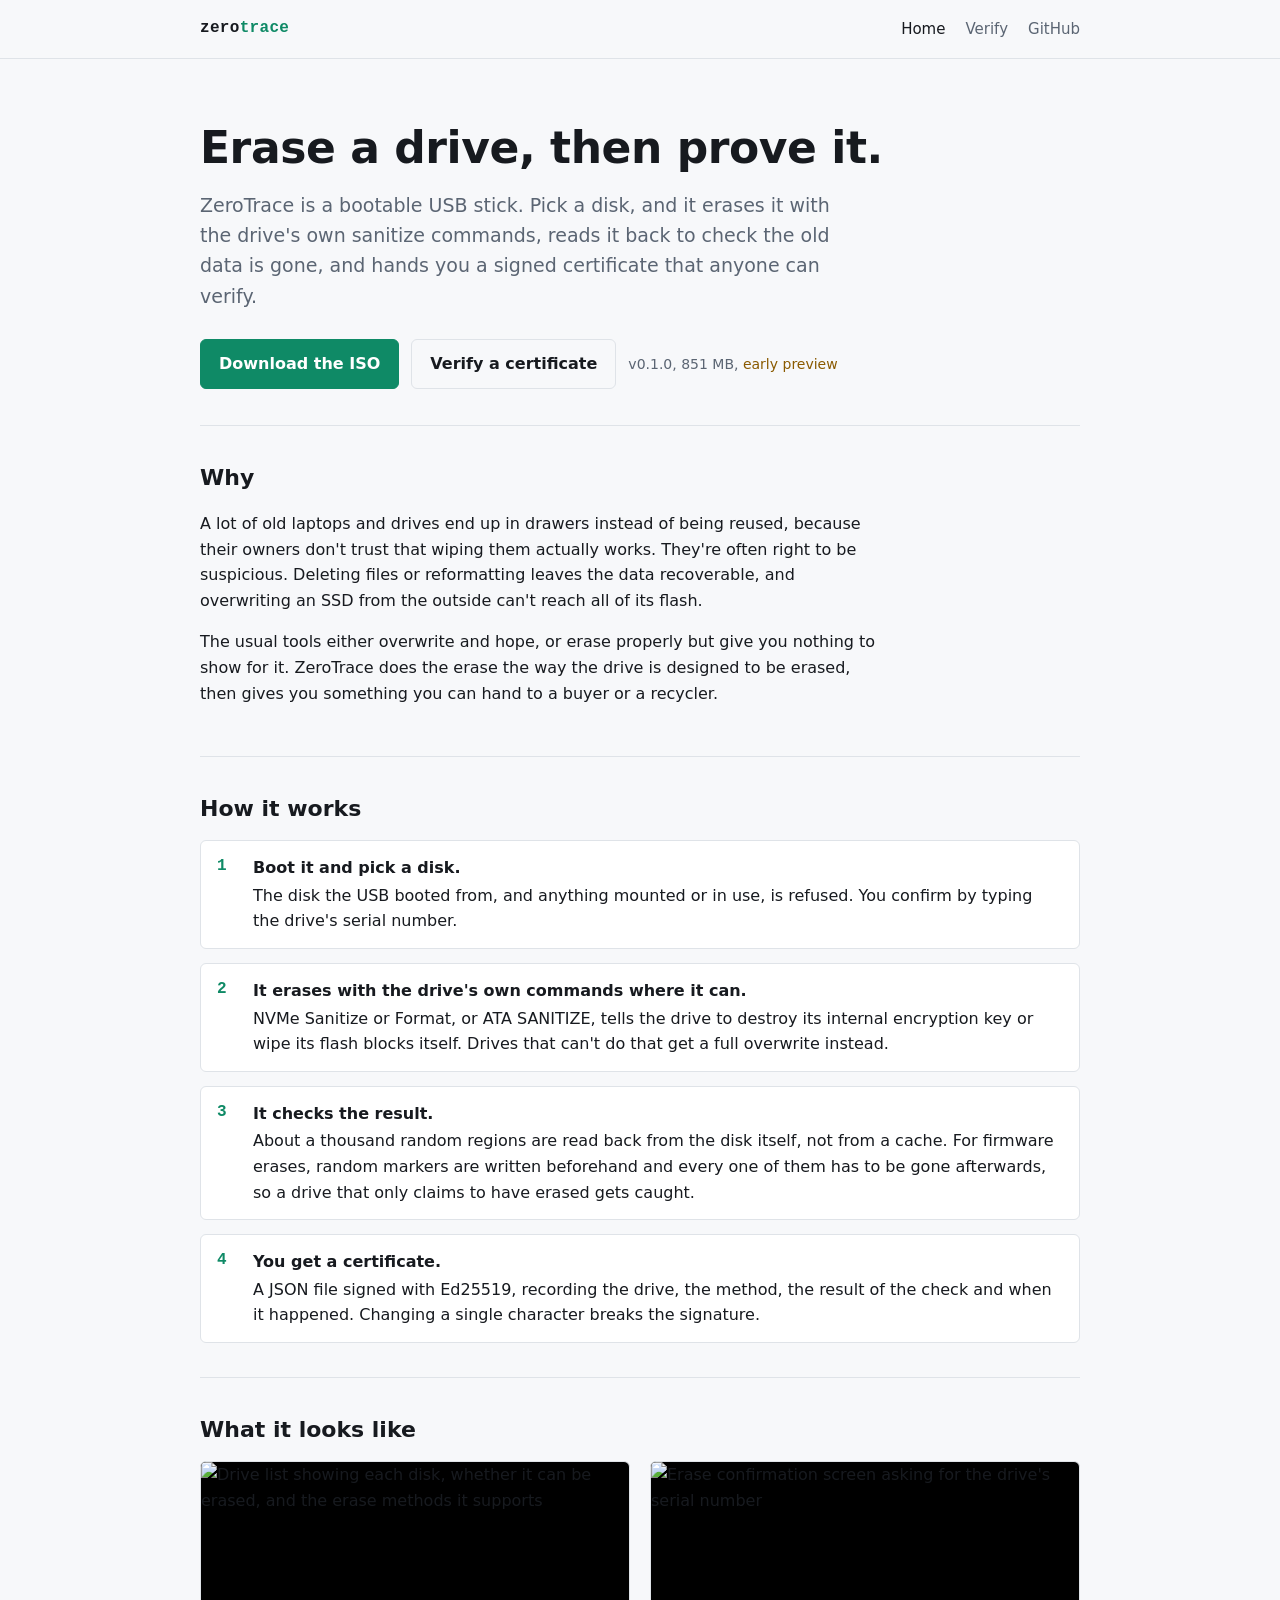
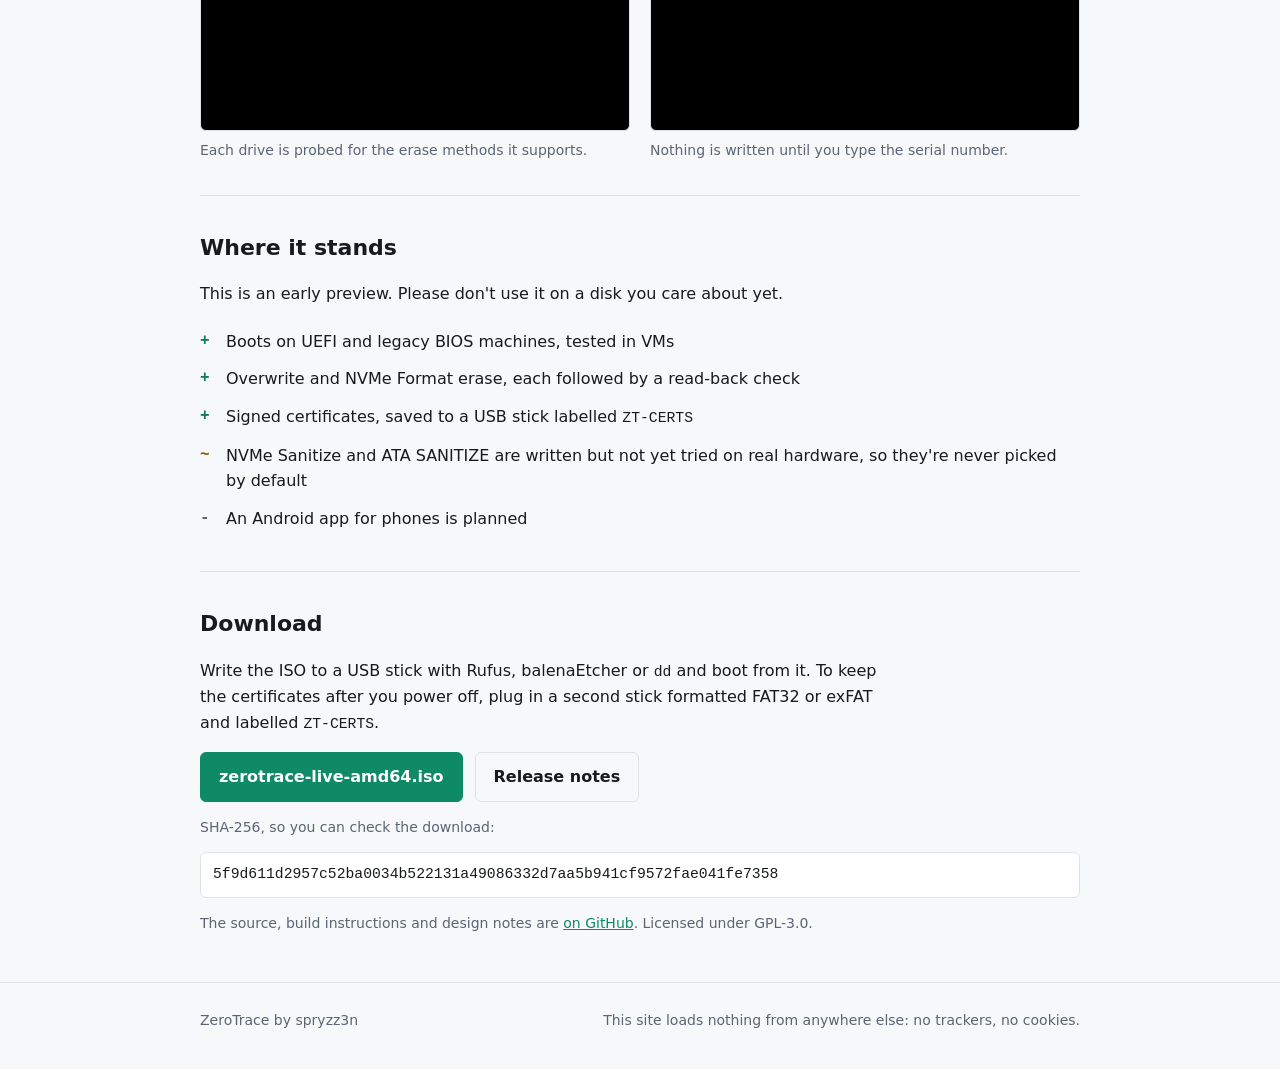
==== site/index.html @ 6c6bbf72 "Add the project site Two static pages for zerotrace.skysec.org: a landing page with the download, an" ====
<!doctype html>
<html lang="en">
<head>
<meta charset="utf-8">
<meta name="viewport" content="width=device-width, initial-scale=1">
<title>ZeroTrace: erase a drive and prove it</title>
<meta name="description" content="A bootable USB that erases drives with their own sanitize commands, checks the result, and gives you a signed certificate anyone can verify.">
<link rel="stylesheet" href="assets/style.css">
</head>
<body>

<header class="top">
  <div class="wrap">
    <a class="brand" href="./">zero<span>trace</span></a>
    <nav>
      <a href="./" aria-current="page">Home</a>
      <a href="verify/">Verify</a>
      <a href="https://github.com/spryzz3n/ZeroTrace">GitHub</a>
    </nav>
  </div>
</header>

<main class="wrap">

  <div class="hero">
    <h1>Erase a drive, then prove it.</h1>
    <p class="lede">ZeroTrace is a bootable USB stick. Pick a disk, and it erases it with the drive's own sanitize commands, reads it back to check the old data is gone, and hands you a signed certificate that anyone can verify.</p>
    <div class="actions">
      <a class="btn primary" href="https://github.com/spryzz3n/ZeroTrace/releases/download/v0.1.0/zerotrace-live-amd64.iso">Download the ISO</a>
      <a class="btn" href="verify/">Verify a certificate</a>
      <span class="note">v0.1.0, 851 MB, <span class="warn">early preview</span></span>
    </div>
  </div>

  <section>
    <h2>Why</h2>
    <p>A lot of old laptops and drives end up in drawers instead of being reused, because their owners don't trust that wiping them actually works. They're often right to be suspicious. Deleting files or reformatting leaves the data recoverable, and overwriting an SSD from the outside can't reach all of its flash.</p>
    <p>The usual tools either overwrite and hope, or erase properly but give you nothing to show for it. ZeroTrace does the erase the way the drive is designed to be erased, then gives you something you can hand to a buyer or a recycler.</p>
  </section>

  <section>
    <h2>How it works</h2>
    <ol class="steps">
      <li><strong>Boot it and pick a disk.</strong> The disk the USB booted from, and anything mounted or in use, is refused. You confirm by typing the drive's serial number.</li>
      <li><strong>It erases with the drive's own commands where it can.</strong> NVMe Sanitize or Format, or ATA SANITIZE, tells the drive to destroy its internal encryption key or wipe its flash blocks itself. Drives that can't do that get a full overwrite instead.</li>
      <li><strong>It checks the result.</strong> About a thousand random regions are read back from the disk itself, not from a cache. For firmware erases, random markers are written beforehand and every one of them has to be gone afterwards, so a drive that only claims to have erased gets caught.</li>
      <li><strong>You get a certificate.</strong> A JSON file signed with Ed25519, recording the drive, the method, the result of the check and when it happened. Changing a single character breaks the signature.</li>
    </ol>
  </section>

  <section>
    <h2>What it looks like</h2>
    <div class="grid2">
      <figure>
        <img class="shot" src="images/drive-list.png" width="1280" height="800" alt="Drive list showing each disk, whether it can be erased, and the erase methods it supports">
        <figcaption>Each drive is probed for the erase methods it supports.</figcaption>
      </figure>
      <figure>
        <img class="shot" src="images/confirm-erase.png" width="1280" height="800" alt="Erase confirmation screen asking for the drive's serial number">
        <figcaption>Nothing is written until you type the serial number.</figcaption>
      </figure>
    </div>
  </section>

  <section>
    <h2>Where it stands</h2>
    <p>This is an early preview. Please don't use it on a disk you care about yet.</p>
    <ul class="status">
      <li class="yes">Boots on UEFI and legacy BIOS machines, tested in VMs</li>
      <li class="yes">Overwrite and NVMe Format erase, each followed by a read-back check</li>
      <li class="yes">Signed certificates, saved to a USB stick labelled <code>ZT-CERTS</code></li>
      <li class="notyet">NVMe Sanitize and ATA SANITIZE are written but not yet tried on real hardware, so they're never picked by default</li>
      <li class="no">An Android app for phones is planned</li>
    </ul>
  </section>

  <section id="download">
    <h2>Download</h2>
    <p>Write the ISO to a USB stick with Rufus, balenaEtcher or <code>dd</code> and boot from it. To keep the certificates after you power off, plug in a second stick formatted FAT32 or exFAT and labelled <code>ZT-CERTS</code>.</p>
    <div class="actions">
      <a class="btn primary" href="https://github.com/spryzz3n/ZeroTrace/releases/download/v0.1.0/zerotrace-live-amd64.iso">zerotrace-live-amd64.iso</a>
      <a class="btn" href="https://github.com/spryzz3n/ZeroTrace/releases/tag/v0.1.0">Release notes</a>
    </div>
    <p class="note">SHA-256, so you can check the download:</p>
    <code class="checksum">5f9d611d2957c52ba0034b522131a49086332d7aa5b941cf9572fae041fe7358</code>
    <p class="note">The source, build instructions and design notes are <a href="https://github.com/spryzz3n/ZeroTrace">on GitHub</a>. Licensed under GPL-3.0.</p>
  </section>

</main>

<footer>
  <div class="wrap">
    <span>ZeroTrace by spryzz3n</span>
    <span>This site loads nothing from anywhere else: no trackers, no cookies.</span>
  </div>
</footer>

</body>
</html>
---- site/assets/style.css ----
/* ZeroTrace site. Plain CSS, no external fonts or scripts. */

:root {
  --bg: #0e1013;
  --panel: #15181d;
  --line: #262b33;
  --text: #dde2e8;
  --muted: #8b95a3;
  --accent: #46c8a0;
  --accent-ink: #06231a;
  --warn: #e6b450;
  --bad: #f07a6e;
  --ok: #46c8a0;
  --mono: ui-monospace, "Cascadia Mono", "SF Mono", Menlo, Consolas, monospace;
  --sans: system-ui, -apple-system, "Segoe UI", Roboto, "Helvetica Neue", Arial, sans-serif;
}

@media (prefers-color-scheme: light) {
  :root {
    --bg: #f7f8fa;
    --panel: #ffffff;
    --line: #dfe3e8;
    --text: #171a1f;
    --muted: #5b6573;
    --accent: #0f8a66;
    --accent-ink: #ffffff;
    --warn: #8a5a00;
    --bad: #b42318;
    --ok: #0f7a55;
  }
}

* { box-sizing: border-box; }

html { -webkit-text-size-adjust: 100%; }

body {
  margin: 0;
  background: var(--bg);
  color: var(--text);
  font: 16px/1.6 var(--sans);
}

a { color: var(--accent); }
a:hover { text-decoration-thickness: 2px; }

code, pre, .mono { font-family: var(--mono); font-size: 0.92em; }

.wrap { max-width: 920px; margin: 0 auto; padding: 0 20px; }

/* header */
.top {
  border-bottom: 1px solid var(--line);
}
.top .wrap {
  display: flex;
  align-items: center;
  justify-content: space-between;
  gap: 16px;
  height: 58px;
}
.brand {
  font-family: var(--mono);
  font-weight: 700;
  color: var(--text);
  text-decoration: none;
  letter-spacing: 0.02em;
}
.brand span { color: var(--accent); }
.top nav { display: flex; gap: 20px; }
.top nav a { color: var(--muted); text-decoration: none; font-size: 15px; }
.top nav a:hover, .top nav a[aria-current="page"] { color: var(--text); }

/* hero */
.hero { padding: 64px 0 36px; }
.hero h1 {
  font-size: clamp(30px, 5vw, 44px);
  line-height: 1.15;
  margin: 0 0 16px;
  letter-spacing: -0.01em;
}
.hero p.lede { font-size: 19px; color: var(--muted); max-width: 640px; margin: 0 0 28px; }

.actions { display: flex; flex-wrap: wrap; gap: 12px; align-items: center; }
.btn {
  display: inline-block;
  padding: 11px 18px;
  border-radius: 6px;
  border: 1px solid var(--line);
  color: var(--text);
  text-decoration: none;
  font-weight: 600;
}
.btn.primary { background: var(--accent); border-color: var(--accent); color: var(--accent-ink); }
.btn:hover { filter: brightness(1.08); }

.note { color: var(--muted); font-size: 14px; }
.warn { color: var(--warn); }

/* sections */
section { padding: 34px 0; border-top: 1px solid var(--line); }
section h2 { font-size: 22px; margin: 0 0 14px; }
section p { max-width: 680px; }

.shot {
  width: 100%;
  height: auto;
  border: 1px solid var(--line);
  border-radius: 6px;
  display: block;
  background: #000;
}
figure { margin: 0; }
figcaption { color: var(--muted); font-size: 14px; margin-top: 8px; }

.steps { counter-reset: step; list-style: none; padding: 0; margin: 0; display: grid; gap: 14px; }
.steps li {
  counter-increment: step;
  position: relative;
  padding: 14px 16px 14px 52px;
  background: var(--panel);
  border: 1px solid var(--line);
  border-radius: 6px;
}
.steps li::before {
  content: counter(step);
  position: absolute;
  left: 16px;
  top: 13px;
  font-family: var(--mono);
  color: var(--accent);
  font-weight: 700;
}
.steps strong { display: block; margin-bottom: 2px; }

.grid2 { display: grid; grid-template-columns: 1fr 1fr; gap: 20px; }

.status { list-style: none; padding: 0; margin: 0; }
.status li { padding: 6px 0 6px 26px; position: relative; }
.status li::before { position: absolute; left: 0; font-family: var(--mono); font-weight: 700; }
.status .yes::before { content: "+"; color: var(--ok); }
.status .notyet::before { content: "~"; color: var(--warn); }
.status .no::before { content: "-"; color: var(--muted); }

.checksum {
  display: block;
  background: var(--panel);
  border: 1px solid var(--line);
  border-radius: 6px;
  padding: 10px 12px;
  overflow-wrap: anywhere;
  margin: 10px 0;
}

/* verifier */
.panel {
  background: var(--panel);
  border: 1px solid var(--line);
  border-radius: 8px;
  padding: 18px;
  margin-bottom: 16px;
}
.panel label { display: block; font-weight: 600; margin-bottom: 8px; }
.drop {
  border: 2px dashed var(--line);
  border-radius: 8px;
  padding: 30px 16px;
  text-align: center;
  cursor: pointer;
  color: var(--muted);
}
.drop:hover, .drop.over, .drop:focus { border-color: var(--accent); outline: none; color: var(--text); }
.drop strong { color: var(--accent); }
textarea {
  width: 100%;
  min-height: 96px;
  padding: 10px;
  font: 13px/1.4 var(--mono);
  color: var(--text);
  background: var(--bg);
  border: 1px solid var(--line);
  border-radius: 6px;
}
.result { margin-top: 4px; }
.verdict { border-radius: 6px; padding: 12px 14px; font-weight: 600; margin-bottom: 14px; }
.verdict small { display: block; font-weight: 400; margin-top: 3px; }
.verdict.ok { background: color-mix(in srgb, var(--ok) 15%, transparent); color: var(--ok); }
.verdict.warn { background: color-mix(in srgb, var(--warn) 15%, transparent); color: var(--warn); }
.verdict.bad { background: color-mix(in srgb, var(--bad) 15%, transparent); color: var(--bad); }
dl.facts { display: grid; grid-template-columns: max-content 1fr; gap: 6px 18px; margin: 0; }
dl.facts dt { color: var(--muted); }
dl.facts dd { margin: 0; overflow-wrap: anywhere; }

/* footer */
footer { border-top: 1px solid var(--line); padding: 26px 0 40px; color: var(--muted); font-size: 14px; }
footer .wrap { display: flex; flex-wrap: wrap; justify-content: space-between; gap: 12px; }

@media (max-width: 680px) {
  .grid2 { grid-template-columns: 1fr; }
  .hero { padding-top: 40px; }
  .top nav { gap: 14px; }
  dl.facts { grid-template-columns: 1fr; }
  dl.facts dt { margin-top: 8px; }
}
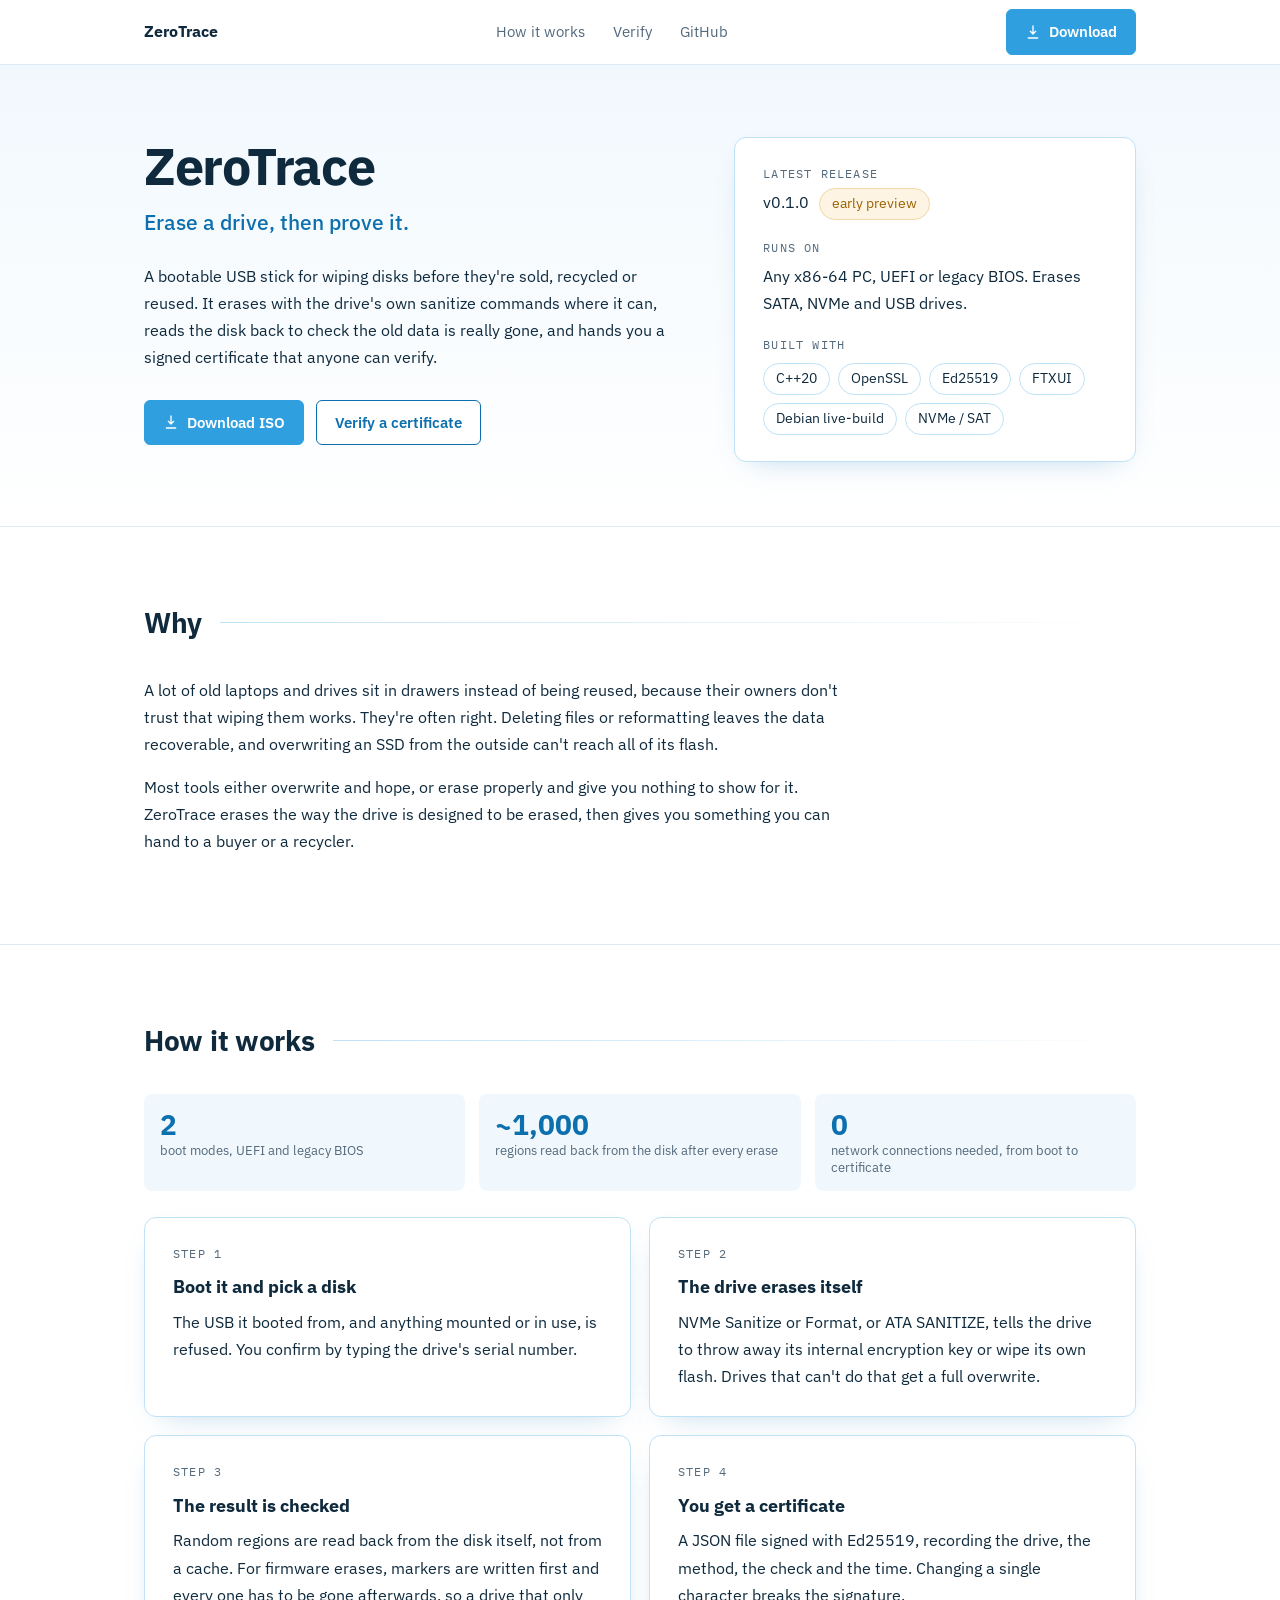
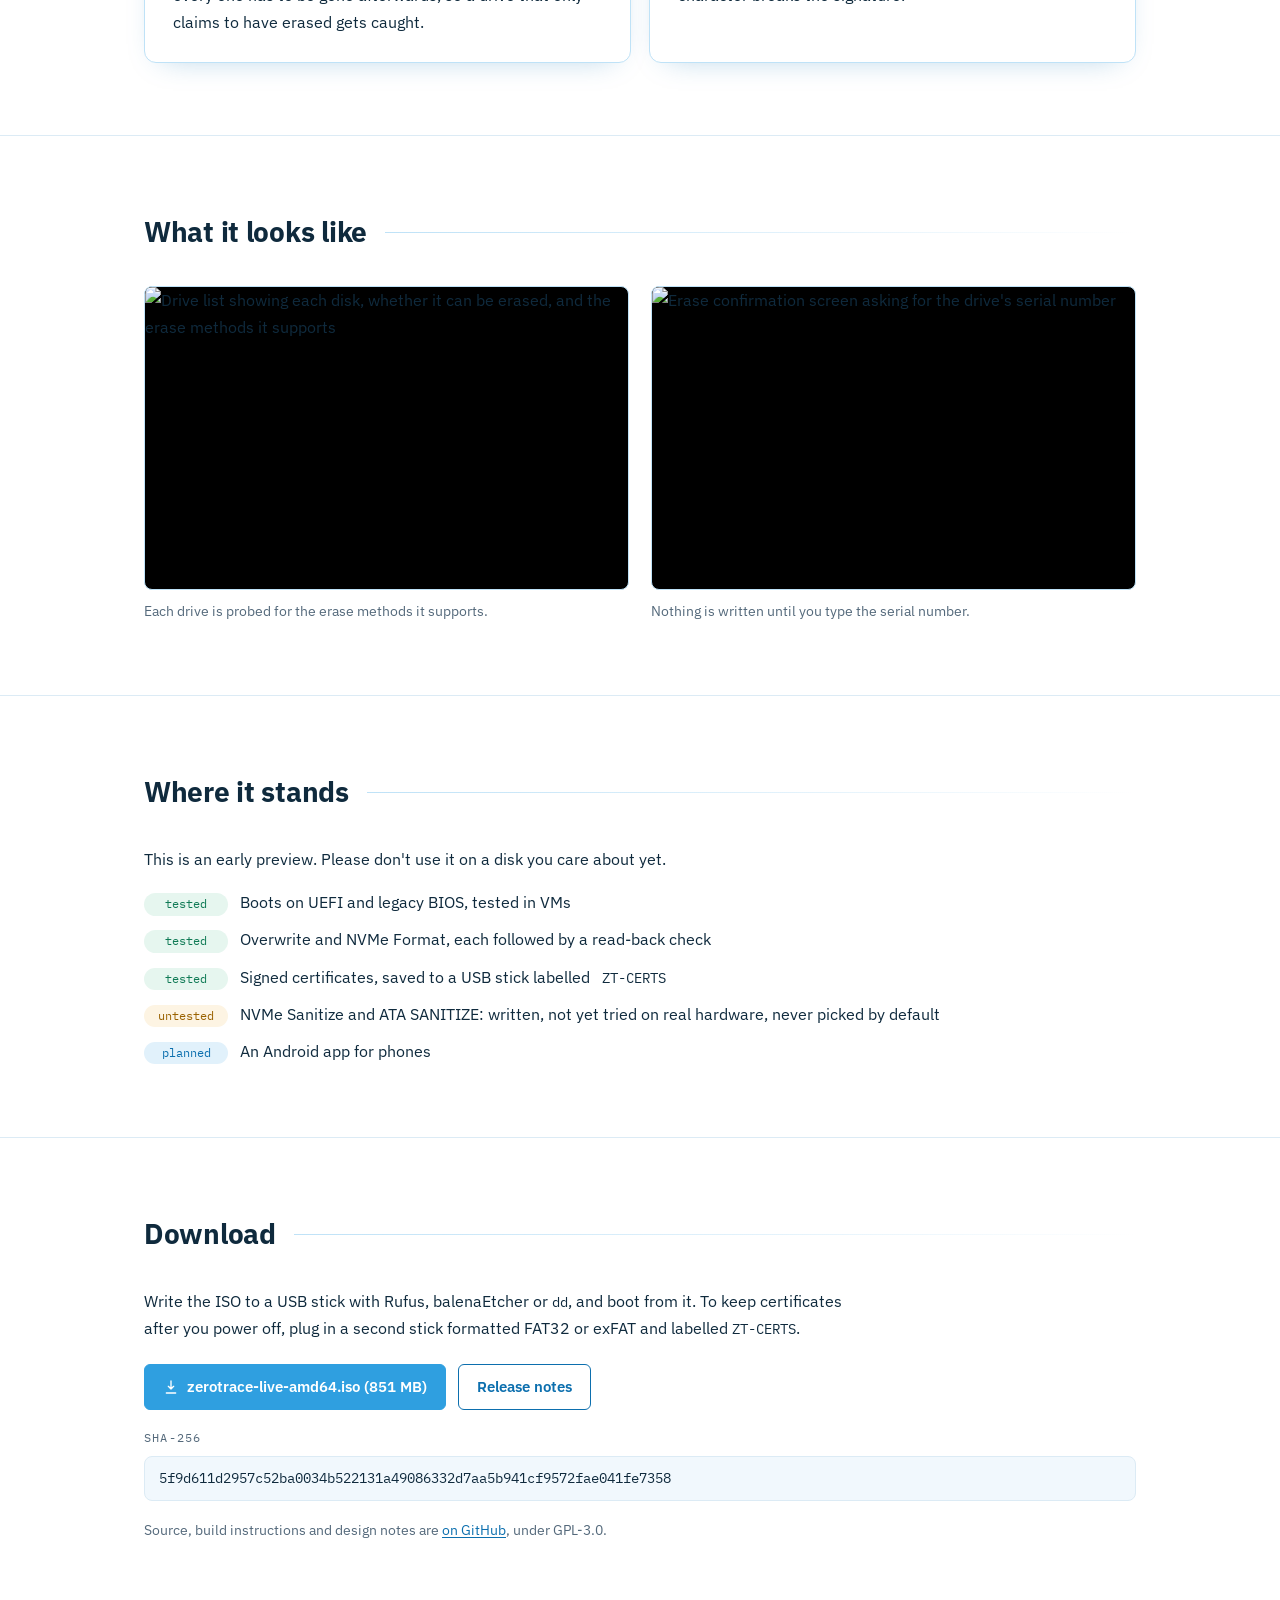
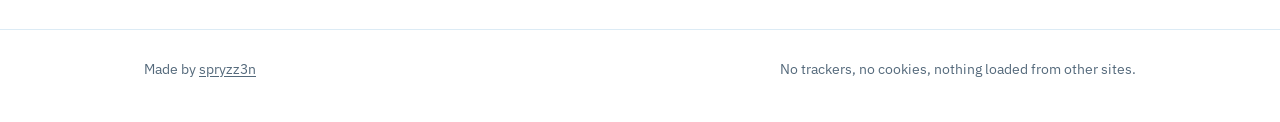
==== commit d7ce76de: "Match the site to my portfolio's look Same palette, IBM Plex type, hero card, pills and section head" ====
--- a/site/index.html
+++ b/site/index.html
@@ -5,93 +5,153 @@
 <meta name="viewport" content="width=device-width, initial-scale=1">
 <title>ZeroTrace: erase a drive and prove it</title>
 <meta name="description" content="A bootable USB that erases drives with their own sanitize commands, checks the result, and gives you a signed certificate anyone can verify.">
+<link rel="preload" href="assets/fonts/IBMPlexSans-var.woff2" as="font" type="font/woff2" crossorigin>
 <link rel="stylesheet" href="assets/style.css">
 </head>
 <body>
 
 <header class="top">
   <div class="wrap">
-    <a class="brand" href="./">zero<span>trace</span></a>
+    <a class="brand" href="./">ZeroTrace</a>
     <nav>
-      <a href="./" aria-current="page">Home</a>
+      <a href="#how">How it works</a>
       <a href="verify/">Verify</a>
       <a href="https://github.com/spryzz3n/ZeroTrace">GitHub</a>
     </nav>
+    <a class="btn primary" href="#download">
+      <svg viewBox="0 0 24 24" fill="none" stroke="currentColor" stroke-width="2" stroke-linecap="round" stroke-linejoin="round" aria-hidden="true"><path d="M12 3v12m0 0l-4-4m4 4l4-4M5 21h14"/></svg>
+      Download
+    </a>
   </div>
 </header>
 
-<main class="wrap">
+<main>
+  <div class="hero">
+    <div class="wrap">
+      <div>
+        <h1>ZeroTrace</h1>
+        <p class="tagline">Erase a drive, then prove it.</p>
+        <p class="lede">A bootable USB stick for wiping disks before they're sold, recycled or reused. It erases with the drive's own sanitize commands where it can, reads the disk back to check the old data is really gone, and hands you a signed certificate that anyone can verify.</p>
+        <div class="actions">
+          <a class="btn primary" href="https://github.com/spryzz3n/ZeroTrace/releases/download/v0.1.0/zerotrace-live-amd64.iso">
+            <svg viewBox="0 0 24 24" fill="none" stroke="currentColor" stroke-width="2" stroke-linecap="round" stroke-linejoin="round" aria-hidden="true"><path d="M12 3v12m0 0l-4-4m4 4l4-4M5 21h14"/></svg>
+            Download ISO
+          </a>
+          <a class="btn" href="verify/">Verify a certificate</a>
+        </div>
+      </div>
 
-  <div class="hero">
-    <h1>Erase a drive, then prove it.</h1>
-    <p class="lede">ZeroTrace is a bootable USB stick. Pick a disk, and it erases it with the drive's own sanitize commands, reads it back to check the old data is gone, and hands you a signed certificate that anyone can verify.</p>
-    <div class="actions">
-      <a class="btn primary" href="https://github.com/spryzz3n/ZeroTrace/releases/download/v0.1.0/zerotrace-live-amd64.iso">Download the ISO</a>
-      <a class="btn" href="verify/">Verify a certificate</a>
-      <span class="note">v0.1.0, 851 MB, <span class="warn">early preview</span></span>
+      <aside class="card">
+        <span class="label">Latest release</span>
+        <p>v0.1.0 <span class="pill warn" style="margin-left:6px">early preview</span></p>
+        <span class="label">Runs on</span>
+        <p>Any x86-64 PC, UEFI or legacy BIOS. Erases SATA, NVMe and USB drives.</p>
+        <span class="label">Built with</span>
+        <div class="pills">
+          <span class="pill">C++20</span>
+          <span class="pill">OpenSSL</span>
+          <span class="pill">Ed25519</span>
+          <span class="pill">FTXUI</span>
+          <span class="pill">Debian live-build</span>
+          <span class="pill">NVMe / SAT</span>
+        </div>
+      </aside>
     </div>
   </div>
 
   <section>
-    <h2>Why</h2>
-    <p>A lot of old laptops and drives end up in drawers instead of being reused, because their owners don't trust that wiping them actually works. They're often right to be suspicious. Deleting files or reformatting leaves the data recoverable, and overwriting an SSD from the outside can't reach all of its flash.</p>
-    <p>The usual tools either overwrite and hope, or erase properly but give you nothing to show for it. ZeroTrace does the erase the way the drive is designed to be erased, then gives you something you can hand to a buyer or a recycler.</p>
+    <div class="wrap">
+      <div class="heading"><h2>Why</h2></div>
+      <p>A lot of old laptops and drives sit in drawers instead of being reused, because their owners don't trust that wiping them works. They're often right. Deleting files or reformatting leaves the data recoverable, and overwriting an SSD from the outside can't reach all of its flash.</p>
+      <p>Most tools either overwrite and hope, or erase properly and give you nothing to show for it. ZeroTrace erases the way the drive is designed to be erased, then gives you something you can hand to a buyer or a recycler.</p>
+    </div>
   </section>
 
-  <section>
-    <h2>How it works</h2>
-    <ol class="steps">
-      <li><strong>Boot it and pick a disk.</strong> The disk the USB booted from, and anything mounted or in use, is refused. You confirm by typing the drive's serial number.</li>
-      <li><strong>It erases with the drive's own commands where it can.</strong> NVMe Sanitize or Format, or ATA SANITIZE, tells the drive to destroy its internal encryption key or wipe its flash blocks itself. Drives that can't do that get a full overwrite instead.</li>
-      <li><strong>It checks the result.</strong> About a thousand random regions are read back from the disk itself, not from a cache. For firmware erases, random markers are written beforehand and every one of them has to be gone afterwards, so a drive that only claims to have erased gets caught.</li>
-      <li><strong>You get a certificate.</strong> A JSON file signed with Ed25519, recording the drive, the method, the result of the check and when it happened. Changing a single character breaks the signature.</li>
-    </ol>
-  </section>
-
-  <section>
-    <h2>What it looks like</h2>
-    <div class="grid2">
-      <figure>
-        <img class="shot" src="images/drive-list.png" width="1280" height="800" alt="Drive list showing each disk, whether it can be erased, and the erase methods it supports">
-        <figcaption>Each drive is probed for the erase methods it supports.</figcaption>
-      </figure>
-      <figure>
-        <img class="shot" src="images/confirm-erase.png" width="1280" height="800" alt="Erase confirmation screen asking for the drive's serial number">
-        <figcaption>Nothing is written until you type the serial number.</figcaption>
-      </figure>
+  <section id="how">
+    <div class="wrap">
+      <div class="heading"><h2>How it works</h2></div>
+      <div class="stats">
+        <div class="stat"><b>2</b><span>boot modes, UEFI and legacy BIOS</span></div>
+        <div class="stat"><b>~1,000</b><span>regions read back from the disk after every erase</span></div>
+        <div class="stat"><b>0</b><span>network connections needed, from boot to certificate</span></div>
+      </div>
+      <div class="steps">
+        <div class="card">
+          <span class="label">Step 1</span>
+          <h3>Boot it and pick a disk</h3>
+          <p>The USB it booted from, and anything mounted or in use, is refused. You confirm by typing the drive's serial number.</p>
+        </div>
+        <div class="card">
+          <span class="label">Step 2</span>
+          <h3>The drive erases itself</h3>
+          <p>NVMe Sanitize or Format, or ATA SANITIZE, tells the drive to throw away its internal encryption key or wipe its own flash. Drives that can't do that get a full overwrite.</p>
+        </div>
+        <div class="card">
+          <span class="label">Step 3</span>
+          <h3>The result is checked</h3>
+          <p>Random regions are read back from the disk itself, not from a cache. For firmware erases, markers are written first and every one has to be gone afterwards, so a drive that only claims to have erased gets caught.</p>
+        </div>
+        <div class="card">
+          <span class="label">Step 4</span>
+          <h3>You get a certificate</h3>
+          <p>A JSON file signed with Ed25519, recording the drive, the method, the check and the time. Changing a single character breaks the signature.</p>
+        </div>
+      </div>
     </div>
   </section>
 
   <section>
-    <h2>Where it stands</h2>
-    <p>This is an early preview. Please don't use it on a disk you care about yet.</p>
-    <ul class="status">
-      <li class="yes">Boots on UEFI and legacy BIOS machines, tested in VMs</li>
-      <li class="yes">Overwrite and NVMe Format erase, each followed by a read-back check</li>
-      <li class="yes">Signed certificates, saved to a USB stick labelled <code>ZT-CERTS</code></li>
-      <li class="notyet">NVMe Sanitize and ATA SANITIZE are written but not yet tried on real hardware, so they're never picked by default</li>
-      <li class="no">An Android app for phones is planned</li>
-    </ul>
+    <div class="wrap">
+      <div class="heading"><h2>What it looks like</h2></div>
+      <div class="grid2">
+        <figure>
+          <img class="shot" src="images/drive-list.png" width="1280" height="800" alt="Drive list showing each disk, whether it can be erased, and the erase methods it supports">
+          <figcaption>Each drive is probed for the erase methods it supports.</figcaption>
+        </figure>
+        <figure>
+          <img class="shot" src="images/confirm-erase.png" width="1280" height="800" alt="Erase confirmation screen asking for the drive's serial number">
+          <figcaption>Nothing is written until you type the serial number.</figcaption>
+        </figure>
+      </div>
+    </div>
+  </section>
+
+  <section>
+    <div class="wrap">
+      <div class="heading"><h2>Where it stands</h2></div>
+      <p>This is an early preview. Please don't use it on a disk you care about yet.</p>
+      <ul class="status">
+        <li><span class="tag done">tested</span>Boots on UEFI and legacy BIOS, tested in VMs</li>
+        <li><span class="tag done">tested</span>Overwrite and NVMe Format, each followed by a read-back check</li>
+        <li><span class="tag done">tested</span>Signed certificates, saved to a USB stick labelled <code>ZT-CERTS</code></li>
+        <li><span class="tag untested">untested</span>NVMe Sanitize and ATA SANITIZE: written, not yet tried on real hardware, never picked by default</li>
+        <li><span class="tag planned">planned</span>An Android app for phones</li>
+      </ul>
+    </div>
   </section>
 
   <section id="download">
-    <h2>Download</h2>
-    <p>Write the ISO to a USB stick with Rufus, balenaEtcher or <code>dd</code> and boot from it. To keep the certificates after you power off, plug in a second stick formatted FAT32 or exFAT and labelled <code>ZT-CERTS</code>.</p>
-    <div class="actions">
-      <a class="btn primary" href="https://github.com/spryzz3n/ZeroTrace/releases/download/v0.1.0/zerotrace-live-amd64.iso">zerotrace-live-amd64.iso</a>
-      <a class="btn" href="https://github.com/spryzz3n/ZeroTrace/releases/tag/v0.1.0">Release notes</a>
+    <div class="wrap">
+      <div class="heading"><h2>Download</h2></div>
+      <p>Write the ISO to a USB stick with Rufus, balenaEtcher or <code>dd</code>, and boot from it. To keep certificates after you power off, plug in a second stick formatted FAT32 or exFAT and labelled <code>ZT-CERTS</code>.</p>
+      <div class="actions" style="margin:22px 0 18px">
+        <a class="btn primary" href="https://github.com/spryzz3n/ZeroTrace/releases/download/v0.1.0/zerotrace-live-amd64.iso">
+          <svg viewBox="0 0 24 24" fill="none" stroke="currentColor" stroke-width="2" stroke-linecap="round" stroke-linejoin="round" aria-hidden="true"><path d="M12 3v12m0 0l-4-4m4 4l4-4M5 21h14"/></svg>
+          zerotrace-live-amd64.iso (851 MB)
+        </a>
+        <a class="btn" href="https://github.com/spryzz3n/ZeroTrace/releases/tag/v0.1.0">Release notes</a>
+      </div>
+      <span class="label">SHA-256</span>
+      <code class="checksum">5f9d611d2957c52ba0034b522131a49086332d7aa5b941cf9572fae041fe7358</code>
+      <p class="muted small">Source, build instructions and design notes are <a href="https://github.com/spryzz3n/ZeroTrace">on GitHub</a>, under GPL-3.0.</p>
     </div>
-    <p class="note">SHA-256, so you can check the download:</p>
-    <code class="checksum">5f9d611d2957c52ba0034b522131a49086332d7aa5b941cf9572fae041fe7358</code>
-    <p class="note">The source, build instructions and design notes are <a href="https://github.com/spryzz3n/ZeroTrace">on GitHub</a>. Licensed under GPL-3.0.</p>
   </section>
-
 </main>
 
 <footer>
   <div class="wrap">
-    <span>ZeroTrace by spryzz3n</span>
-    <span>This site loads nothing from anywhere else: no trackers, no cookies.</span>
+    <span>Made by <a href="https://me.skysec.org/">spryzz3n</a></span>
+    <span>No trackers, no cookies, nothing loaded from other sites.</span>
   </div>
 </footer>
 
--- a/site/assets/style.css
+++ b/site/assets/style.css
@@ -1,55 +1,68 @@
-/* ZeroTrace site. Plain CSS, no external fonts or scripts. */
+/* ZeroTrace site. Same palette and type as me.skysec.org; fonts are bundled
+   (IBM Plex, SIL OFL) so the page doesn't load anything from other domains. */
+
+@font-face {
+  font-family: "IBM Plex Sans";
+  src: url("fonts/IBMPlexSans-var.woff2") format("woff2");
+  font-weight: 400 700;
+  font-display: swap;
+}
+@font-face {
+  font-family: "IBM Plex Mono";
+  src: url("fonts/IBMPlexMono-400.woff2") format("woff2");
+  font-weight: 400;
+  font-display: swap;
+}
+@font-face {
+  font-family: "IBM Plex Mono";
+  src: url("fonts/IBMPlexMono-500.woff2") format("woff2");
+  font-weight: 500;
+  font-display: swap;
+}
 
 :root {
-  --bg: #0e1013;
-  --panel: #15181d;
-  --line: #262b33;
-  --text: #dde2e8;
-  --muted: #8b95a3;
-  --accent: #46c8a0;
-  --accent-ink: #06231a;
-  --warn: #e6b450;
-  --bad: #f07a6e;
-  --ok: #46c8a0;
-  --mono: ui-monospace, "Cascadia Mono", "SF Mono", Menlo, Consolas, monospace;
-  --sans: system-ui, -apple-system, "Segoe UI", Roboto, "Helvetica Neue", Arial, sans-serif;
-}
-
-@media (prefers-color-scheme: light) {
-  :root {
-    --bg: #f7f8fa;
-    --panel: #ffffff;
-    --line: #dfe3e8;
-    --text: #171a1f;
-    --muted: #5b6573;
-    --accent: #0f8a66;
-    --accent-ink: #ffffff;
-    --warn: #8a5a00;
-    --bad: #b42318;
-    --ok: #0f7a55;
-  }
+  --ink: #0f2a3d;
+  --muted: #54697b;
+  --sky: #2f9fe0;
+  --sky-deep: #0c6fae;
+  --mist: #f1f8fd;
+  --haze: #e1f1fb;
+  --edge: #bfe2f7;
+  --line: #dcebf5;
+  --white: #fff;
+  --warn: #9a6200;
+  --warn-bg: #fdf4e3;
+  --bad: #b42318;
+  --bad-bg: #fdeceb;
+  --ok: #0f7a55;
+  --ok-bg: #e6f6ef;
+  --sans: "IBM Plex Sans", system-ui, -apple-system, "Segoe UI", Roboto, sans-serif;
+  --mono: "IBM Plex Mono", ui-monospace, SFMono-Regular, Menlo, Consolas, monospace;
+  color-scheme: light;
 }
 
 * { box-sizing: border-box; }
-
 html { -webkit-text-size-adjust: 100%; }
 
 body {
   margin: 0;
-  background: var(--bg);
-  color: var(--text);
-  font: 16px/1.6 var(--sans);
-}
-
-a { color: var(--accent); }
-a:hover { text-decoration-thickness: 2px; }
-
-code, pre, .mono { font-family: var(--mono); font-size: 0.92em; }
-
-.wrap { max-width: 920px; margin: 0 auto; padding: 0 20px; }
+  background: var(--white);
+  color: var(--ink);
+  font: 16px/1.7 var(--sans);
+}
+
+a { color: var(--sky-deep); text-underline-offset: 2px; }
+code, .mono { font-family: var(--mono); font-size: 0.9em; }
+
+.wrap { max-width: 1040px; margin: 0 auto; padding: 0 24px; }
 
 /* header */
 .top {
+  position: sticky;
+  top: 0;
+  z-index: 10;
+  background: #ffffffe6;
+  backdrop-filter: blur(12px);
   border-bottom: 1px solid var(--line);
 }
 .top .wrap {
@@ -57,148 +70,198 @@
   align-items: center;
   justify-content: space-between;
   gap: 16px;
-  height: 58px;
-}
-.brand {
+  height: 64px;
+}
+.brand { font-weight: 700; color: var(--ink); text-decoration: none; letter-spacing: 0.01em; }
+.top nav { display: flex; gap: 28px; }
+.top nav a { color: var(--muted); text-decoration: none; font-size: 15px; white-space: nowrap; }
+.top nav a:hover, .top nav a[aria-current="page"] { color: var(--ink); }
+
+/* buttons */
+.btn {
+  display: inline-flex;
+  align-items: center;
+  gap: 8px;
+  padding: 9px 18px;
+  border-radius: 0.375rem;
+  border: 1px solid var(--sky-deep);
+  color: var(--sky-deep);
+  background: var(--white);
+  font-weight: 600;
+  font-size: 15px;
+  text-decoration: none;
+  transition: background 0.15s, border-color 0.15s;
+}
+.btn:hover { background: var(--mist); }
+.btn.primary { background: var(--sky); border-color: var(--sky); color: var(--white); }
+.btn.primary:hover { background: var(--sky-deep); border-color: var(--sky-deep); }
+.btn svg { width: 16px; height: 16px; }
+
+/* hero */
+.hero {
+  background: linear-gradient(to bottom, var(--mist), var(--white));
+  border-bottom: 1px solid var(--line);
+  padding: 72px 0 64px;
+}
+.hero .wrap { display: grid; grid-template-columns: 1.35fr 1fr; gap: 48px; align-items: start; }
+.hero h1 {
+  font-size: clamp(34px, 5vw, 52px);
+  line-height: 1.12;
+  letter-spacing: -0.025em;
+  margin: 0 0 10px;
+}
+.hero .tagline { color: var(--sky-deep); font-size: 21px; font-weight: 500; margin: 0 0 22px; }
+.hero p.lede { margin: 0 0 28px; max-width: 560px; }
+.actions { display: flex; flex-wrap: wrap; gap: 12px; align-items: center; }
+
+/* cards, labels, pills */
+.card {
+  background: var(--white);
+  border: 1px solid var(--edge);
+  border-radius: 0.75rem;
+  padding: 26px 28px;
+  box-shadow: 0 10px 30px -18px #0c6fae66;
+}
+.label {
+  display: block;
   font-family: var(--mono);
-  font-weight: 700;
-  color: var(--text);
-  text-decoration: none;
-  letter-spacing: 0.02em;
-}
-.brand span { color: var(--accent); }
-.top nav { display: flex; gap: 20px; }
-.top nav a { color: var(--muted); text-decoration: none; font-size: 15px; }
-.top nav a:hover, .top nav a[aria-current="page"] { color: var(--text); }
-
-/* hero */
-.hero { padding: 64px 0 36px; }
-.hero h1 {
-  font-size: clamp(30px, 5vw, 44px);
-  line-height: 1.15;
-  margin: 0 0 16px;
-  letter-spacing: -0.01em;
-}
-.hero p.lede { font-size: 19px; color: var(--muted); max-width: 640px; margin: 0 0 28px; }
-
-.actions { display: flex; flex-wrap: wrap; gap: 12px; align-items: center; }
-.btn {
+  font-size: 12px;
+  letter-spacing: 0.1em;
+  text-transform: uppercase;
+  color: var(--muted);
+  margin-bottom: 4px;
+}
+.card .label:not(:first-child) { margin-top: 18px; }
+.card p { margin: 0; }
+.pills { display: flex; flex-wrap: wrap; gap: 8px; margin-top: 8px; }
+.pill {
   display: inline-block;
-  padding: 11px 18px;
-  border-radius: 6px;
-  border: 1px solid var(--line);
-  color: var(--text);
-  text-decoration: none;
-  font-weight: 600;
-}
-.btn.primary { background: var(--accent); border-color: var(--accent); color: var(--accent-ink); }
-.btn:hover { filter: brightness(1.08); }
-
-.note { color: var(--muted); font-size: 14px; }
-.warn { color: var(--warn); }
+  padding: 3px 12px;
+  border: 1px solid var(--edge);
+  border-radius: 999px;
+  font-size: 14px;
+  color: var(--ink);
+  background: var(--white);
+}
+.pill.warn { border-color: #efd9a6; background: var(--warn-bg); color: var(--warn); }
 
 /* sections */
-section { padding: 34px 0; border-top: 1px solid var(--line); }
-section h2 { font-size: 22px; margin: 0 0 14px; }
-section p { max-width: 680px; }
-
+section { padding: 72px 0; border-bottom: 1px solid var(--line); }
+section:last-of-type { border-bottom: 0; }
+.heading { display: flex; align-items: center; gap: 18px; margin: 0 0 30px; }
+.heading h2 { margin: 0; font-size: 28px; letter-spacing: -0.01em; white-space: nowrap; }
+.heading::after {
+  content: "";
+  flex: 1;
+  height: 1px;
+  background: linear-gradient(to right, var(--edge), transparent);
+}
+section p { max-width: 720px; }
+
+.stats { display: grid; grid-template-columns: repeat(3, 1fr); gap: 14px; margin-bottom: 26px; }
+.stat { background: var(--mist); border-radius: 0.5rem; padding: 14px 16px; }
+.stat b { display: block; font-size: 28px; line-height: 1.2; color: var(--sky-deep); }
+.stat span { font-size: 13px; color: var(--muted); line-height: 1.35; display: block; }
+
+.steps { display: grid; grid-template-columns: repeat(2, 1fr); gap: 18px; }
+.steps .card h3 { margin: 0 0 6px; font-size: 18px; }
+.steps .card .label { margin-bottom: 8px; }
+
+.grid2 { display: grid; grid-template-columns: 1fr 1fr; gap: 22px; }
+figure { margin: 0; }
 .shot {
   width: 100%;
   height: auto;
-  border: 1px solid var(--line);
-  border-radius: 6px;
   display: block;
+  border-radius: 0.5rem;
+  border: 1px solid var(--edge);
   background: #000;
 }
-figure { margin: 0; }
-figcaption { color: var(--muted); font-size: 14px; margin-top: 8px; }
-
-.steps { counter-reset: step; list-style: none; padding: 0; margin: 0; display: grid; gap: 14px; }
-.steps li {
-  counter-increment: step;
-  position: relative;
-  padding: 14px 16px 14px 52px;
-  background: var(--panel);
-  border: 1px solid var(--line);
-  border-radius: 6px;
-}
-.steps li::before {
-  content: counter(step);
-  position: absolute;
-  left: 16px;
-  top: 13px;
+figcaption { color: var(--muted); font-size: 14px; margin-top: 10px; }
+
+.status { list-style: none; padding: 0; margin: 0; display: grid; gap: 10px; }
+.status li { display: flex; gap: 12px; align-items: baseline; }
+.status .tag {
+  flex: none;
+  min-width: 84px;
+  text-align: center;
   font-family: var(--mono);
-  color: var(--accent);
-  font-weight: 700;
-}
-.steps strong { display: block; margin-bottom: 2px; }
-
-.grid2 { display: grid; grid-template-columns: 1fr 1fr; gap: 20px; }
-
-.status { list-style: none; padding: 0; margin: 0; }
-.status li { padding: 6px 0 6px 26px; position: relative; }
-.status li::before { position: absolute; left: 0; font-family: var(--mono); font-weight: 700; }
-.status .yes::before { content: "+"; color: var(--ok); }
-.status .notyet::before { content: "~"; color: var(--warn); }
-.status .no::before { content: "-"; color: var(--muted); }
+  font-size: 12px;
+  border-radius: 999px;
+  padding: 1px 10px;
+}
+.tag.done { background: var(--ok-bg); color: var(--ok); }
+.tag.untested { background: var(--warn-bg); color: var(--warn); }
+.tag.planned { background: var(--haze); color: var(--sky-deep); }
 
 .checksum {
   display: block;
-  background: var(--panel);
+  font-family: var(--mono);
+  font-size: 13.5px;
+  background: var(--mist);
   border: 1px solid var(--line);
-  border-radius: 6px;
-  padding: 10px 12px;
+  border-radius: 0.5rem;
+  padding: 10px 14px;
   overflow-wrap: anywhere;
-  margin: 10px 0;
-}
+  margin: 8px 0 18px;
+}
+.muted { color: var(--muted); }
+.small { font-size: 14px; }
 
 /* verifier */
-.panel {
-  background: var(--panel);
-  border: 1px solid var(--line);
-  border-radius: 8px;
-  padding: 18px;
-  margin-bottom: 16px;
-}
-.panel label { display: block; font-weight: 600; margin-bottom: 8px; }
 .drop {
-  border: 2px dashed var(--line);
-  border-radius: 8px;
-  padding: 30px 16px;
+  border: 2px dashed var(--edge);
+  border-radius: 0.75rem;
+  padding: 34px 16px;
   text-align: center;
   cursor: pointer;
   color: var(--muted);
-}
-.drop:hover, .drop.over, .drop:focus { border-color: var(--accent); outline: none; color: var(--text); }
-.drop strong { color: var(--accent); }
+  background: var(--mist);
+  transition: border-color 0.15s, background 0.15s;
+}
+.drop:hover, .drop:focus, .drop.over { border-color: var(--sky); background: var(--haze); outline: none; color: var(--ink); }
+.drop strong { color: var(--sky-deep); }
 textarea {
   width: 100%;
-  min-height: 96px;
-  padding: 10px;
-  font: 13px/1.4 var(--mono);
-  color: var(--text);
-  background: var(--bg);
-  border: 1px solid var(--line);
-  border-radius: 6px;
-}
-.result { margin-top: 4px; }
-.verdict { border-radius: 6px; padding: 12px 14px; font-weight: 600; margin-bottom: 14px; }
-.verdict small { display: block; font-weight: 400; margin-top: 3px; }
-.verdict.ok { background: color-mix(in srgb, var(--ok) 15%, transparent); color: var(--ok); }
-.verdict.warn { background: color-mix(in srgb, var(--warn) 15%, transparent); color: var(--warn); }
-.verdict.bad { background: color-mix(in srgb, var(--bad) 15%, transparent); color: var(--bad); }
-dl.facts { display: grid; grid-template-columns: max-content 1fr; gap: 6px 18px; margin: 0; }
-dl.facts dt { color: var(--muted); }
+  min-height: 100px;
+  margin-top: 8px;
+  padding: 10px 12px;
+  font: 13px/1.45 var(--mono);
+  color: var(--ink);
+  border: 1px solid var(--edge);
+  border-radius: 0.5rem;
+  resize: vertical;
+}
+textarea:focus { outline: 2px solid var(--haze); border-color: var(--sky); }
+.stack { display: grid; gap: 18px; }
+.verdict { border-radius: 0.5rem; padding: 12px 16px; font-weight: 600; margin-bottom: 18px; }
+.verdict small { display: block; font-weight: 400; margin-top: 2px; }
+.verdict.ok { background: var(--ok-bg); color: var(--ok); }
+.verdict.warn { background: var(--warn-bg); color: var(--warn); }
+.verdict.bad { background: var(--bad-bg); color: var(--bad); }
+dl.facts { display: grid; grid-template-columns: max-content 1fr; gap: 6px 22px; margin: 0; }
+dl.facts dt { font-family: var(--mono); font-size: 13px; color: var(--muted); padding-top: 2px; }
 dl.facts dd { margin: 0; overflow-wrap: anywhere; }
 
 /* footer */
-footer { border-top: 1px solid var(--line); padding: 26px 0 40px; color: var(--muted); font-size: 14px; }
+footer { border-top: 1px solid var(--line); padding: 28px 0 40px; color: var(--muted); font-size: 14px; }
 footer .wrap { display: flex; flex-wrap: wrap; justify-content: space-between; gap: 12px; }
-
-@media (max-width: 680px) {
-  .grid2 { grid-template-columns: 1fr; }
-  .hero { padding-top: 40px; }
-  .top nav { gap: 14px; }
+footer a { color: var(--muted); }
+
+@media (max-width: 820px) {
+  .hero .wrap, .grid2, .steps { grid-template-columns: 1fr; }
+  .hero { padding: 44px 0 40px; }
+  section { padding: 52px 0; }
+  .stats { grid-template-columns: 1fr; }
+  .top nav { gap: 16px; }
+  .heading h2 { font-size: 24px; white-space: normal; }
   dl.facts { grid-template-columns: 1fr; }
   dl.facts dt { margin-top: 8px; }
 }
+
+/* Phones: the hero has its own download button, so drop the one in the header. */
+@media (max-width: 640px) {
+  .top .btn { display: none; }
+  .top nav { gap: 14px; }
+  .top nav a { font-size: 14px; }
+}
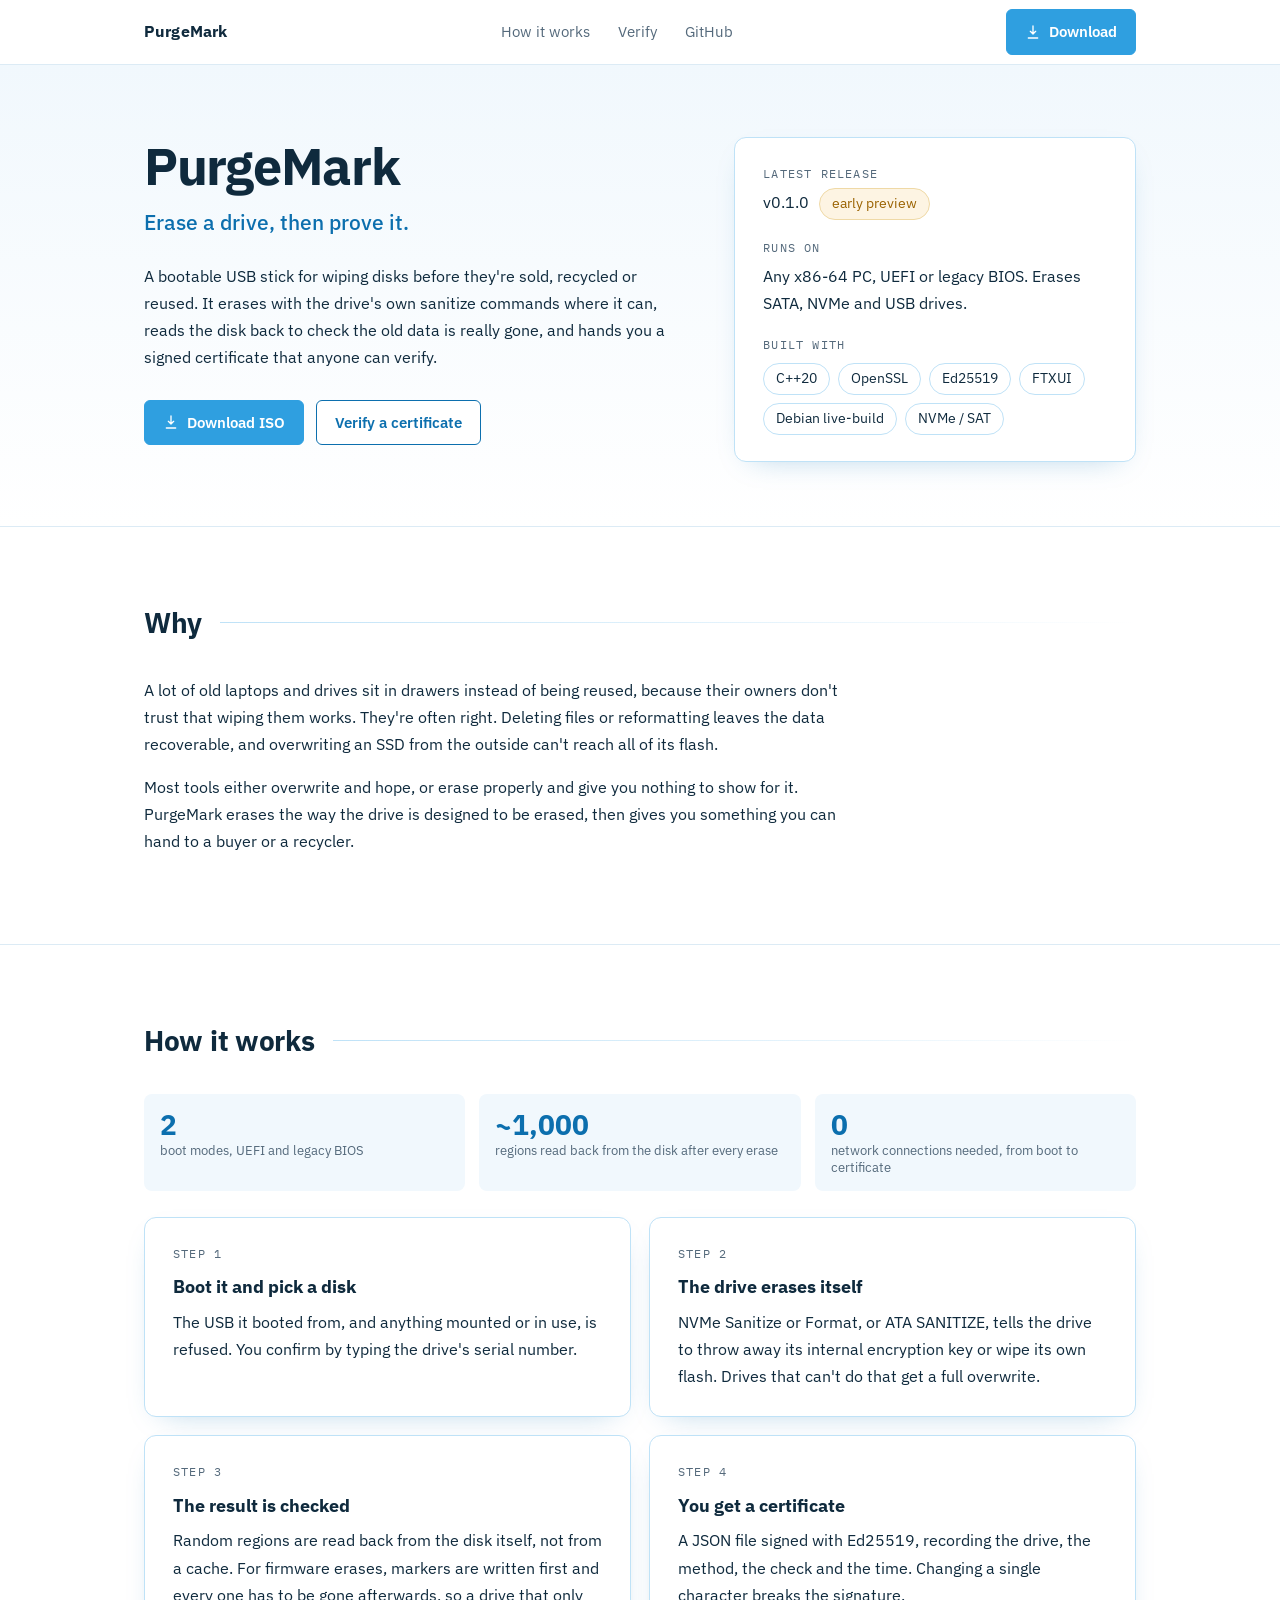
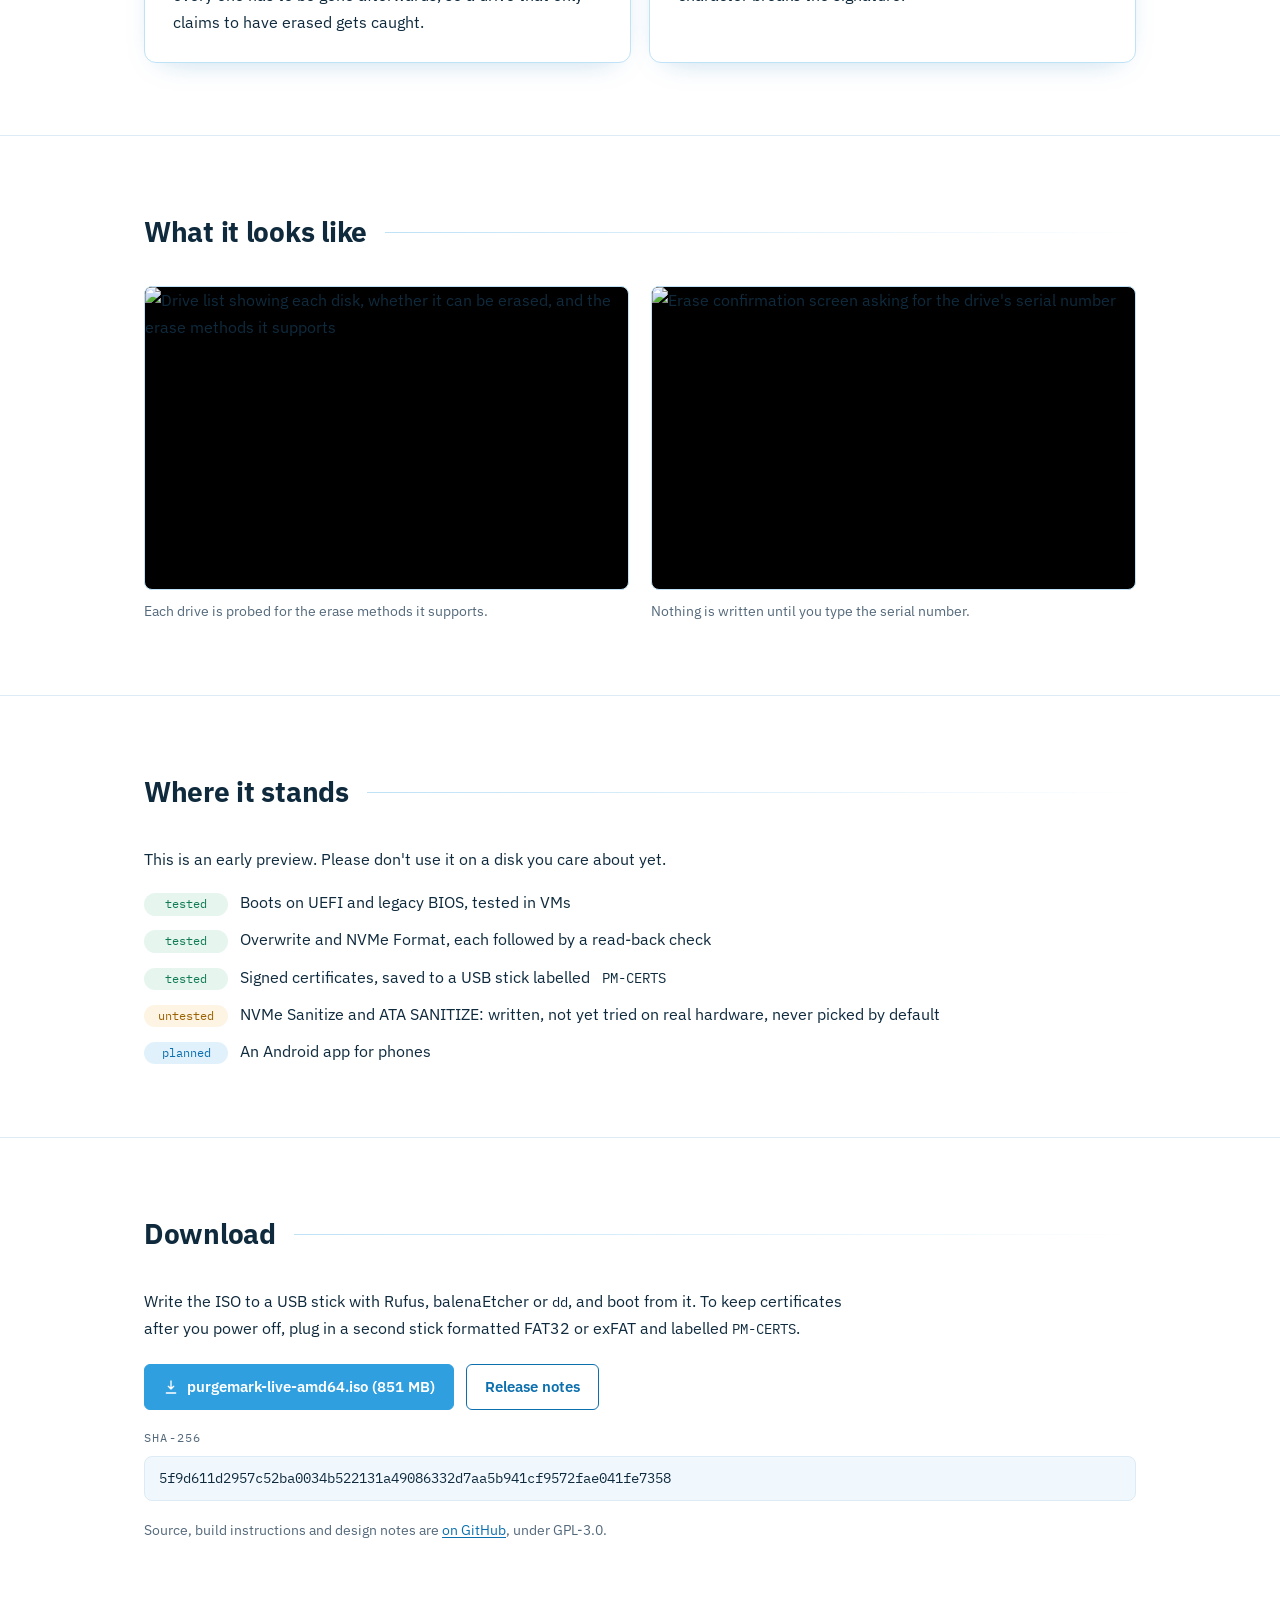
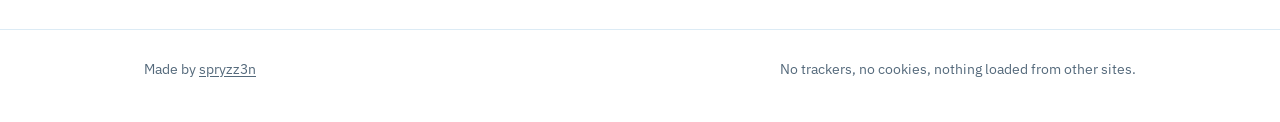
==== commit 192b6428: "Rename the project to PurgeMark ZeroTrace is a crowded name on GitHub. The CLI is now pmark and the " ====
--- a/site/index.html
+++ b/site/index.html
@@ -3,7 +3,7 @@
 <head>
 <meta charset="utf-8">
 <meta name="viewport" content="width=device-width, initial-scale=1">
-<title>ZeroTrace: erase a drive and prove it</title>
+<title>PurgeMark: erase a drive and prove it</title>
 <meta name="description" content="A bootable USB that erases drives with their own sanitize commands, checks the result, and gives you a signed certificate anyone can verify.">
 <link rel="preload" href="assets/fonts/IBMPlexSans-var.woff2" as="font" type="font/woff2" crossorigin>
 <link rel="stylesheet" href="assets/style.css">
@@ -12,11 +12,11 @@
 
 <header class="top">
   <div class="wrap">
-    <a class="brand" href="./">ZeroTrace</a>
+    <a class="brand" href="./">PurgeMark</a>
     <nav>
       <a href="#how">How it works</a>
       <a href="verify/">Verify</a>
-      <a href="https://github.com/spryzz3n/ZeroTrace">GitHub</a>
+      <a href="https://github.com/spryzz3n/PurgeMark">GitHub</a>
     </nav>
     <a class="btn primary" href="#download">
       <svg viewBox="0 0 24 24" fill="none" stroke="currentColor" stroke-width="2" stroke-linecap="round" stroke-linejoin="round" aria-hidden="true"><path d="M12 3v12m0 0l-4-4m4 4l4-4M5 21h14"/></svg>
@@ -29,11 +29,11 @@
   <div class="hero">
     <div class="wrap">
       <div>
-        <h1>ZeroTrace</h1>
+        <h1>PurgeMark</h1>
         <p class="tagline">Erase a drive, then prove it.</p>
         <p class="lede">A bootable USB stick for wiping disks before they're sold, recycled or reused. It erases with the drive's own sanitize commands where it can, reads the disk back to check the old data is really gone, and hands you a signed certificate that anyone can verify.</p>
         <div class="actions">
-          <a class="btn primary" href="https://github.com/spryzz3n/ZeroTrace/releases/download/v0.1.0/zerotrace-live-amd64.iso">
+          <a class="btn primary" href="https://github.com/spryzz3n/PurgeMark/releases/download/v0.1.0/purgemark-live-amd64.iso">
             <svg viewBox="0 0 24 24" fill="none" stroke="currentColor" stroke-width="2" stroke-linecap="round" stroke-linejoin="round" aria-hidden="true"><path d="M12 3v12m0 0l-4-4m4 4l4-4M5 21h14"/></svg>
             Download ISO
           </a>
@@ -63,7 +63,7 @@
     <div class="wrap">
       <div class="heading"><h2>Why</h2></div>
       <p>A lot of old laptops and drives sit in drawers instead of being reused, because their owners don't trust that wiping them works. They're often right. Deleting files or reformatting leaves the data recoverable, and overwriting an SSD from the outside can't reach all of its flash.</p>
-      <p>Most tools either overwrite and hope, or erase properly and give you nothing to show for it. ZeroTrace erases the way the drive is designed to be erased, then gives you something you can hand to a buyer or a recycler.</p>
+      <p>Most tools either overwrite and hope, or erase properly and give you nothing to show for it. PurgeMark erases the way the drive is designed to be erased, then gives you something you can hand to a buyer or a recycler.</p>
     </div>
   </section>
 
@@ -123,7 +123,7 @@
       <ul class="status">
         <li><span class="tag done">tested</span>Boots on UEFI and legacy BIOS, tested in VMs</li>
         <li><span class="tag done">tested</span>Overwrite and NVMe Format, each followed by a read-back check</li>
-        <li><span class="tag done">tested</span>Signed certificates, saved to a USB stick labelled <code>ZT-CERTS</code></li>
+        <li><span class="tag done">tested</span>Signed certificates, saved to a USB stick labelled <code>PM-CERTS</code></li>
         <li><span class="tag untested">untested</span>NVMe Sanitize and ATA SANITIZE: written, not yet tried on real hardware, never picked by default</li>
         <li><span class="tag planned">planned</span>An Android app for phones</li>
       </ul>
@@ -133,17 +133,17 @@
   <section id="download">
     <div class="wrap">
       <div class="heading"><h2>Download</h2></div>
-      <p>Write the ISO to a USB stick with Rufus, balenaEtcher or <code>dd</code>, and boot from it. To keep certificates after you power off, plug in a second stick formatted FAT32 or exFAT and labelled <code>ZT-CERTS</code>.</p>
+      <p>Write the ISO to a USB stick with Rufus, balenaEtcher or <code>dd</code>, and boot from it. To keep certificates after you power off, plug in a second stick formatted FAT32 or exFAT and labelled <code>PM-CERTS</code>.</p>
       <div class="actions" style="margin:22px 0 18px">
-        <a class="btn primary" href="https://github.com/spryzz3n/ZeroTrace/releases/download/v0.1.0/zerotrace-live-amd64.iso">
+        <a class="btn primary" href="https://github.com/spryzz3n/PurgeMark/releases/download/v0.1.0/purgemark-live-amd64.iso">
           <svg viewBox="0 0 24 24" fill="none" stroke="currentColor" stroke-width="2" stroke-linecap="round" stroke-linejoin="round" aria-hidden="true"><path d="M12 3v12m0 0l-4-4m4 4l4-4M5 21h14"/></svg>
-          zerotrace-live-amd64.iso (851 MB)
+          purgemark-live-amd64.iso (851 MB)
         </a>
-        <a class="btn" href="https://github.com/spryzz3n/ZeroTrace/releases/tag/v0.1.0">Release notes</a>
+        <a class="btn" href="https://github.com/spryzz3n/PurgeMark/releases/tag/v0.1.0">Release notes</a>
       </div>
       <span class="label">SHA-256</span>
       <code class="checksum">5f9d611d2957c52ba0034b522131a49086332d7aa5b941cf9572fae041fe7358</code>
-      <p class="muted small">Source, build instructions and design notes are <a href="https://github.com/spryzz3n/ZeroTrace">on GitHub</a>, under GPL-3.0.</p>
+      <p class="muted small">Source, build instructions and design notes are <a href="https://github.com/spryzz3n/PurgeMark">on GitHub</a>, under GPL-3.0.</p>
     </div>
   </section>
 </main>
--- a/site/assets/style.css
+++ b/site/assets/style.css
@@ -1,4 +1,4 @@
-/* ZeroTrace site. Same palette and type as me.skysec.org; fonts are bundled
+/* PurgeMark site. Same palette and type as me.skysec.org; fonts are bundled
    (IBM Plex, SIL OFL) so the page doesn't load anything from other domains. */
 
 @font-face {
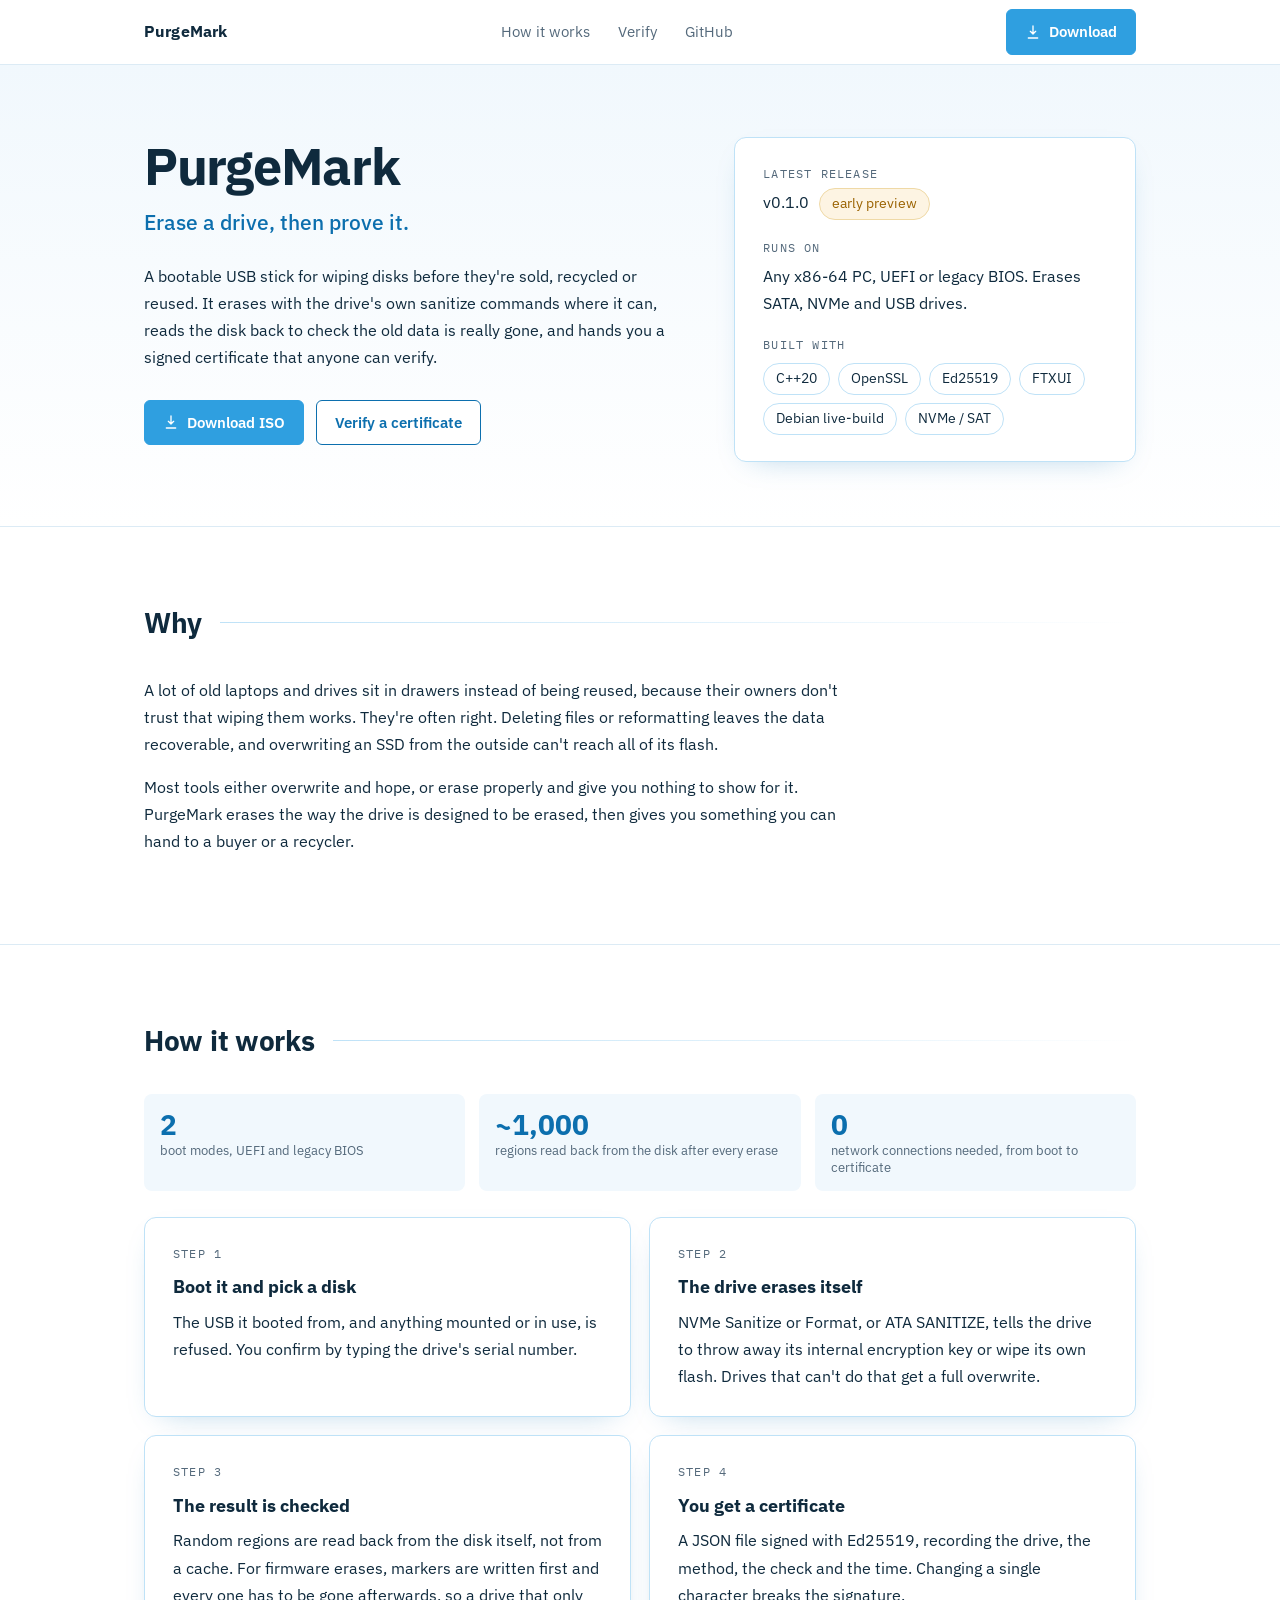
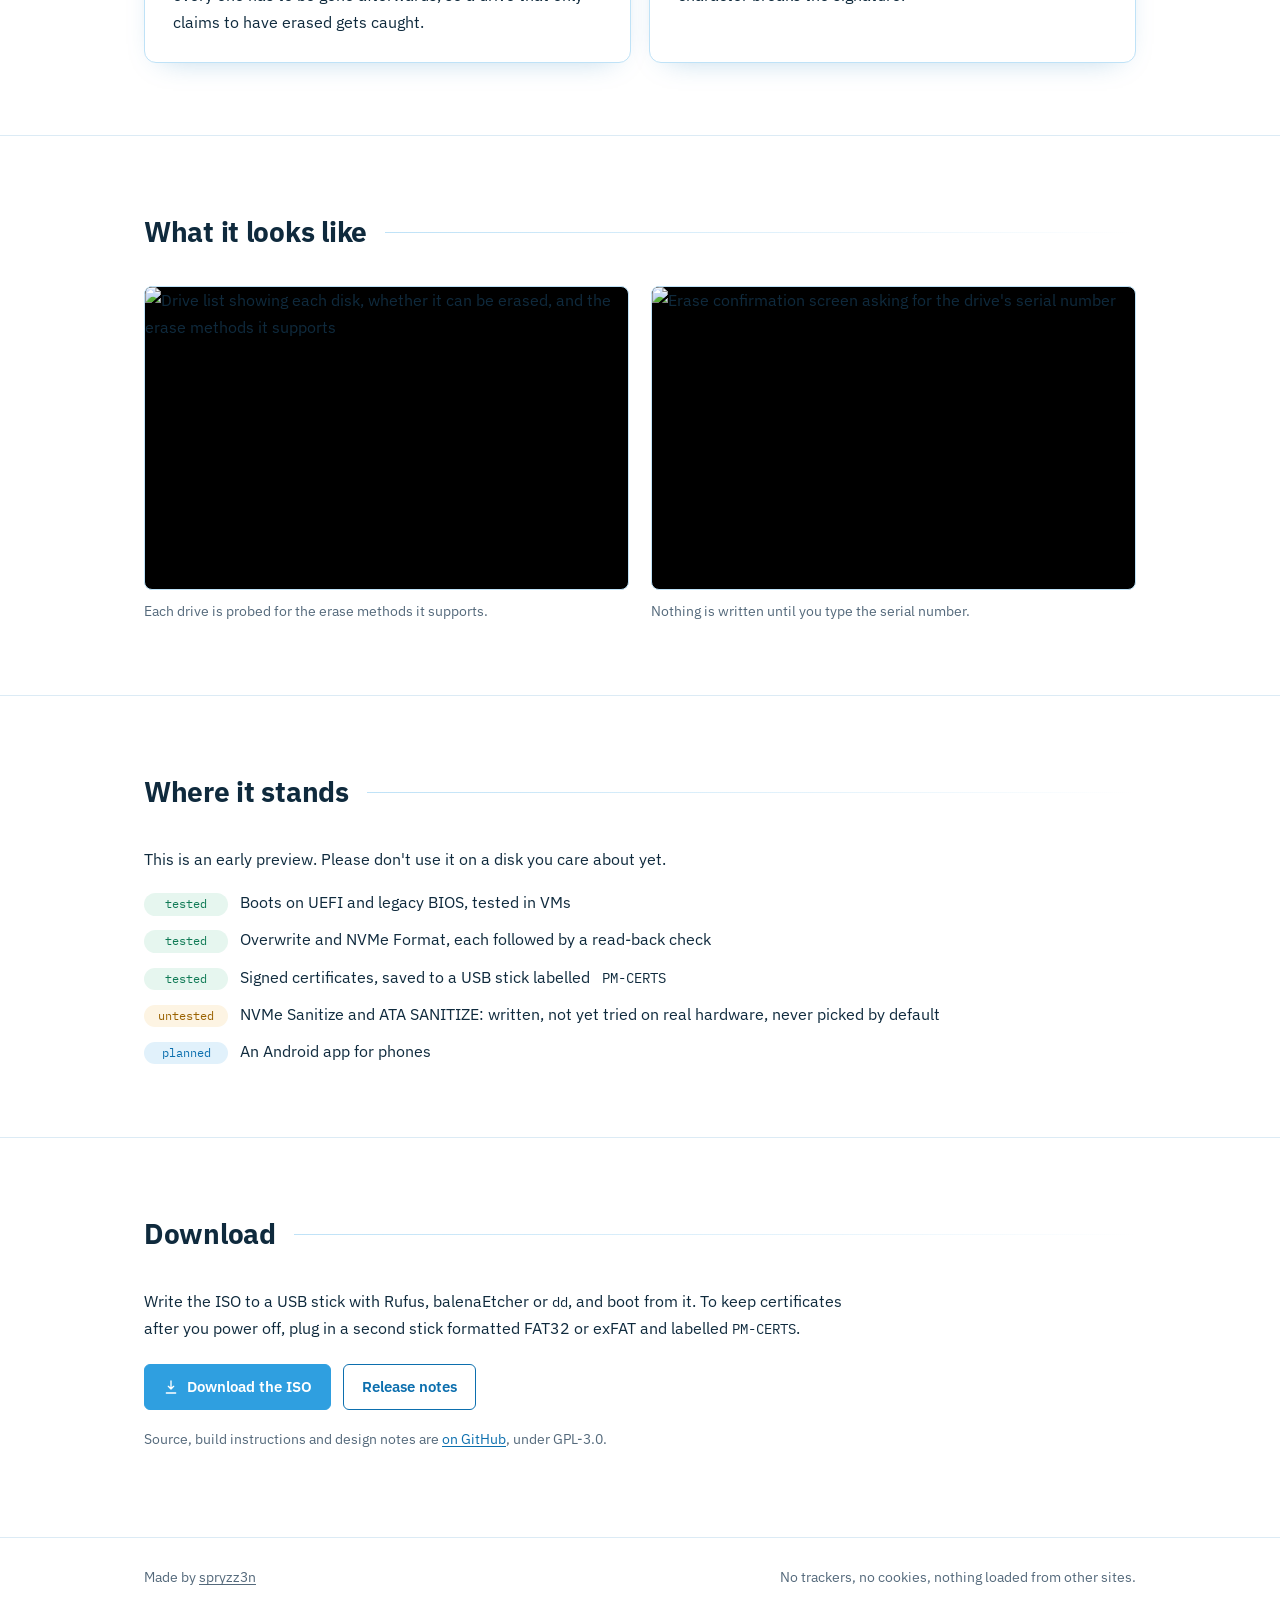
==== commit 45f62418: "Drop the stale file size and checksum from the site" ====
--- a/site/index.html
+++ b/site/index.html
@@ -33,7 +33,7 @@
         <p class="tagline">Erase a drive, then prove it.</p>
         <p class="lede">A bootable USB stick for wiping disks before they're sold, recycled or reused. It erases with the drive's own sanitize commands where it can, reads the disk back to check the old data is really gone, and hands you a signed certificate that anyone can verify.</p>
         <div class="actions">
-          <a class="btn primary" href="https://github.com/spryzz3n/PurgeMark/releases/download/v0.1.0/purgemark-live-amd64.iso">
+          <a class="btn primary" href="https://github.com/spryzz3n/PurgeMark/releases/latest">
             <svg viewBox="0 0 24 24" fill="none" stroke="currentColor" stroke-width="2" stroke-linecap="round" stroke-linejoin="round" aria-hidden="true"><path d="M12 3v12m0 0l-4-4m4 4l4-4M5 21h14"/></svg>
             Download ISO
           </a>
@@ -135,14 +135,12 @@
       <div class="heading"><h2>Download</h2></div>
       <p>Write the ISO to a USB stick with Rufus, balenaEtcher or <code>dd</code>, and boot from it. To keep certificates after you power off, plug in a second stick formatted FAT32 or exFAT and labelled <code>PM-CERTS</code>.</p>
       <div class="actions" style="margin:22px 0 18px">
-        <a class="btn primary" href="https://github.com/spryzz3n/PurgeMark/releases/download/v0.1.0/purgemark-live-amd64.iso">
+        <a class="btn primary" href="https://github.com/spryzz3n/PurgeMark/releases/latest">
           <svg viewBox="0 0 24 24" fill="none" stroke="currentColor" stroke-width="2" stroke-linecap="round" stroke-linejoin="round" aria-hidden="true"><path d="M12 3v12m0 0l-4-4m4 4l4-4M5 21h14"/></svg>
-          purgemark-live-amd64.iso (851 MB)
+          Download the ISO
         </a>
-        <a class="btn" href="https://github.com/spryzz3n/PurgeMark/releases/tag/v0.1.0">Release notes</a>
+        <a class="btn" href="https://github.com/spryzz3n/PurgeMark/releases/latest">Release notes</a>
       </div>
-      <span class="label">SHA-256</span>
-      <code class="checksum">5f9d611d2957c52ba0034b522131a49086332d7aa5b941cf9572fae041fe7358</code>
       <p class="muted small">Source, build instructions and design notes are <a href="https://github.com/spryzz3n/PurgeMark">on GitHub</a>, under GPL-3.0.</p>
     </div>
   </section>
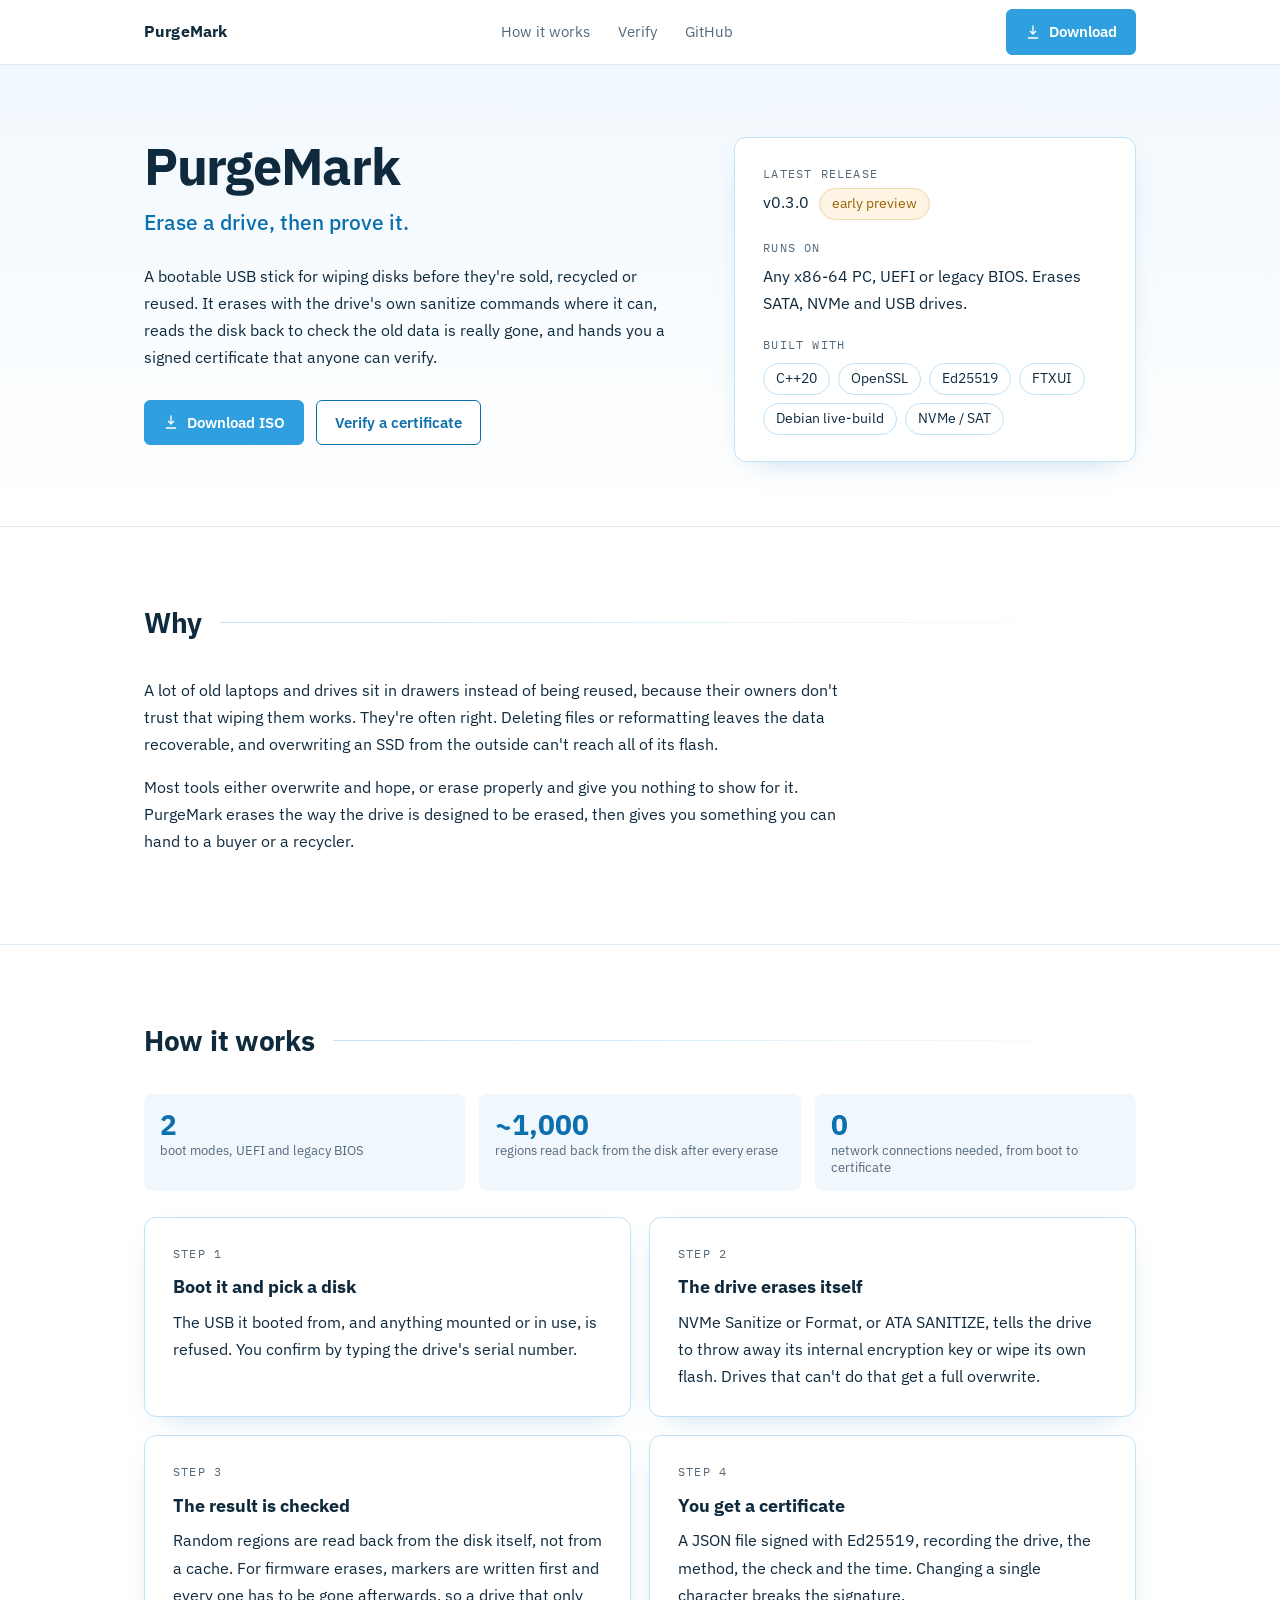
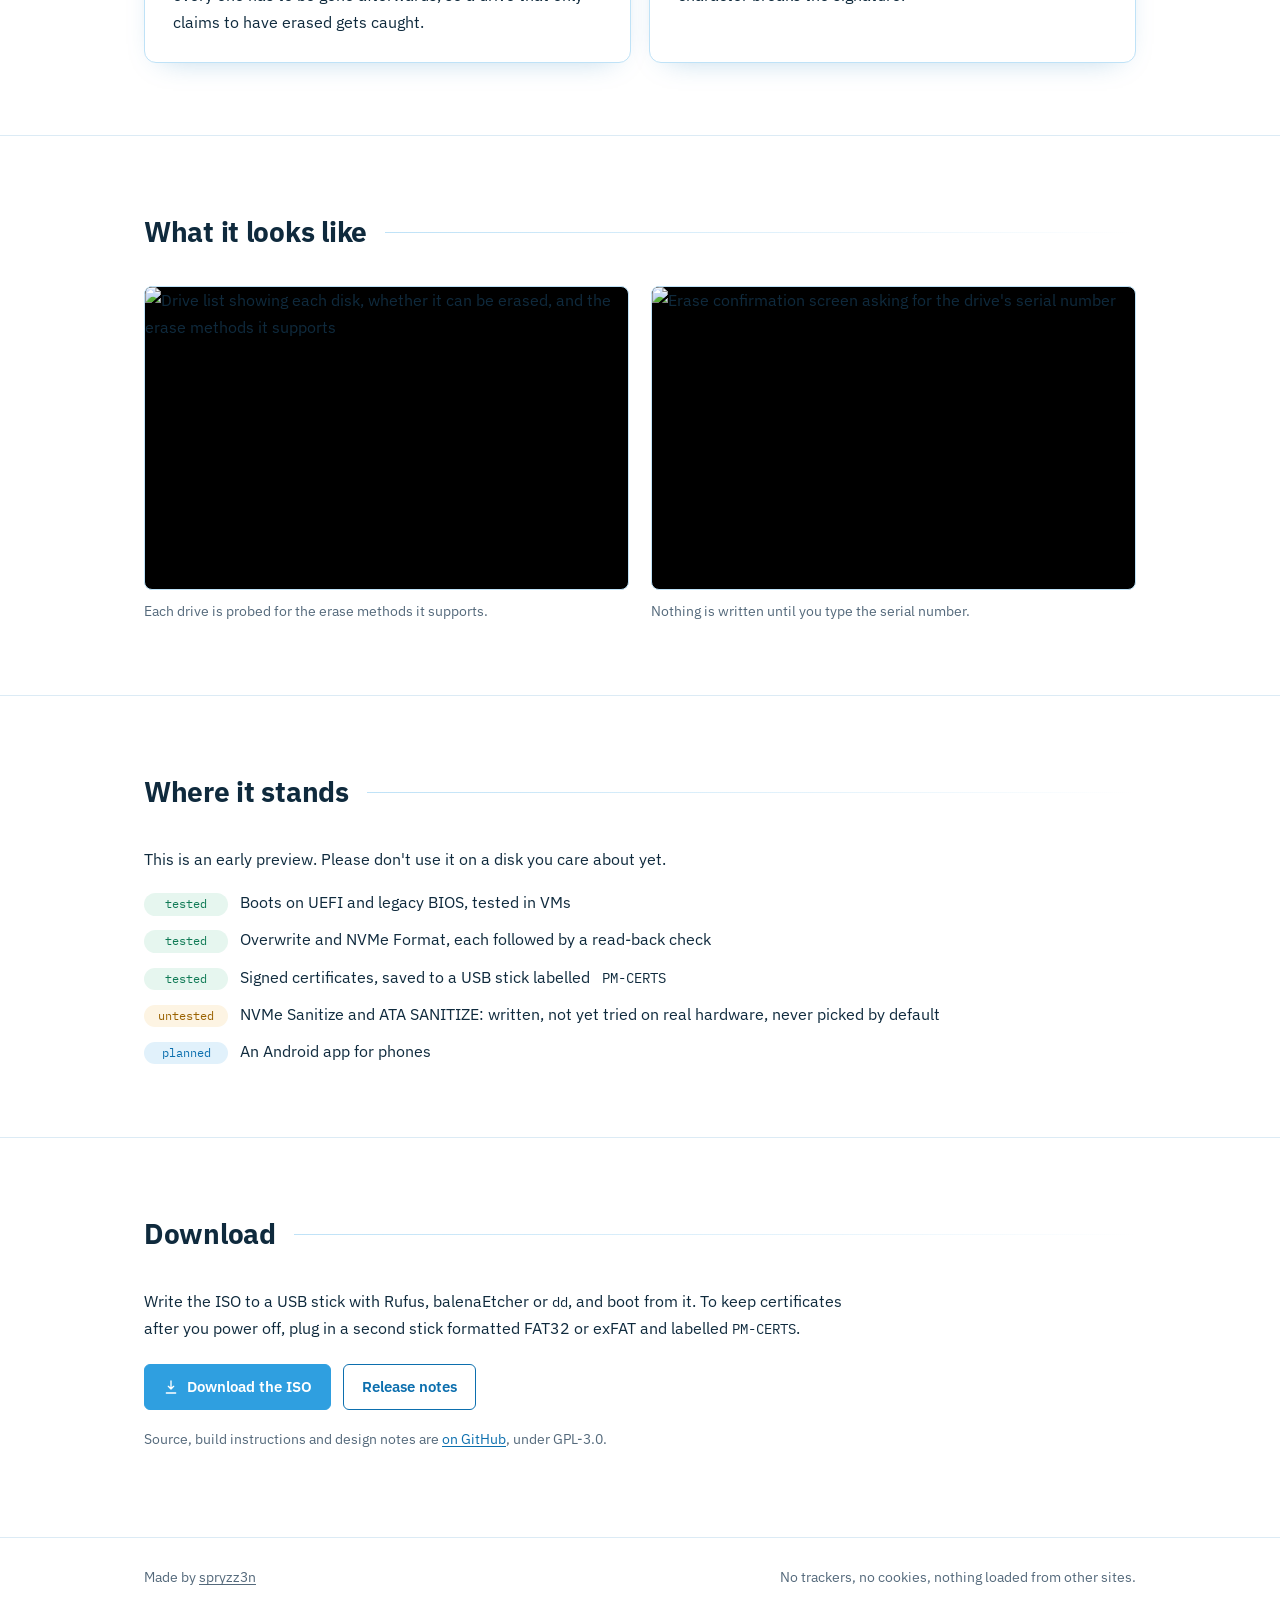
==== commit f1236207: "Bump version to 0.3.0" ====
--- a/site/index.html
+++ b/site/index.html
@@ -43,7 +43,7 @@
 
       <aside class="card">
         <span class="label">Latest release</span>
-        <p>v0.1.0 <span class="pill warn" style="margin-left:6px">early preview</span></p>
+        <p>v0.3.0 <span class="pill warn" style="margin-left:6px">early preview</span></p>
         <span class="label">Runs on</span>
         <p>Any x86-64 PC, UEFI or legacy BIOS. Erases SATA, NVMe and USB drives.</p>
         <span class="label">Built with</span>
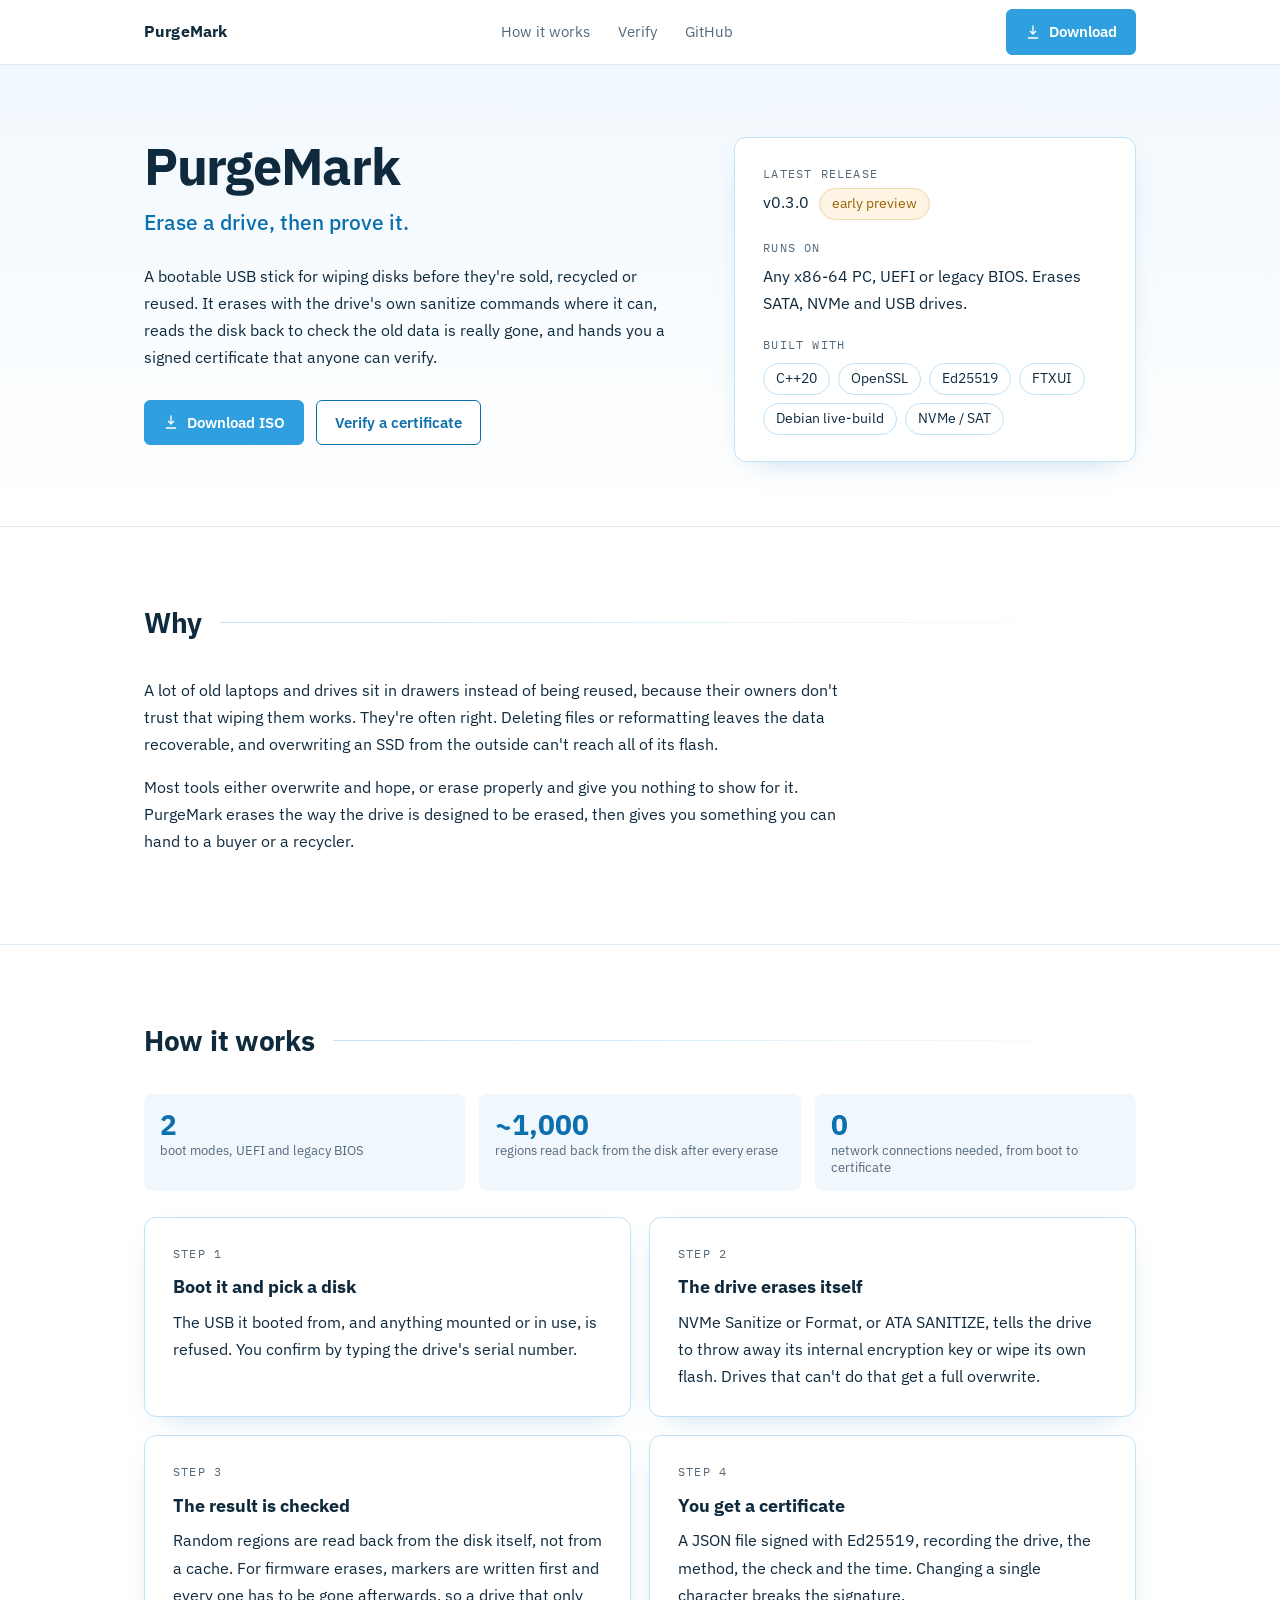
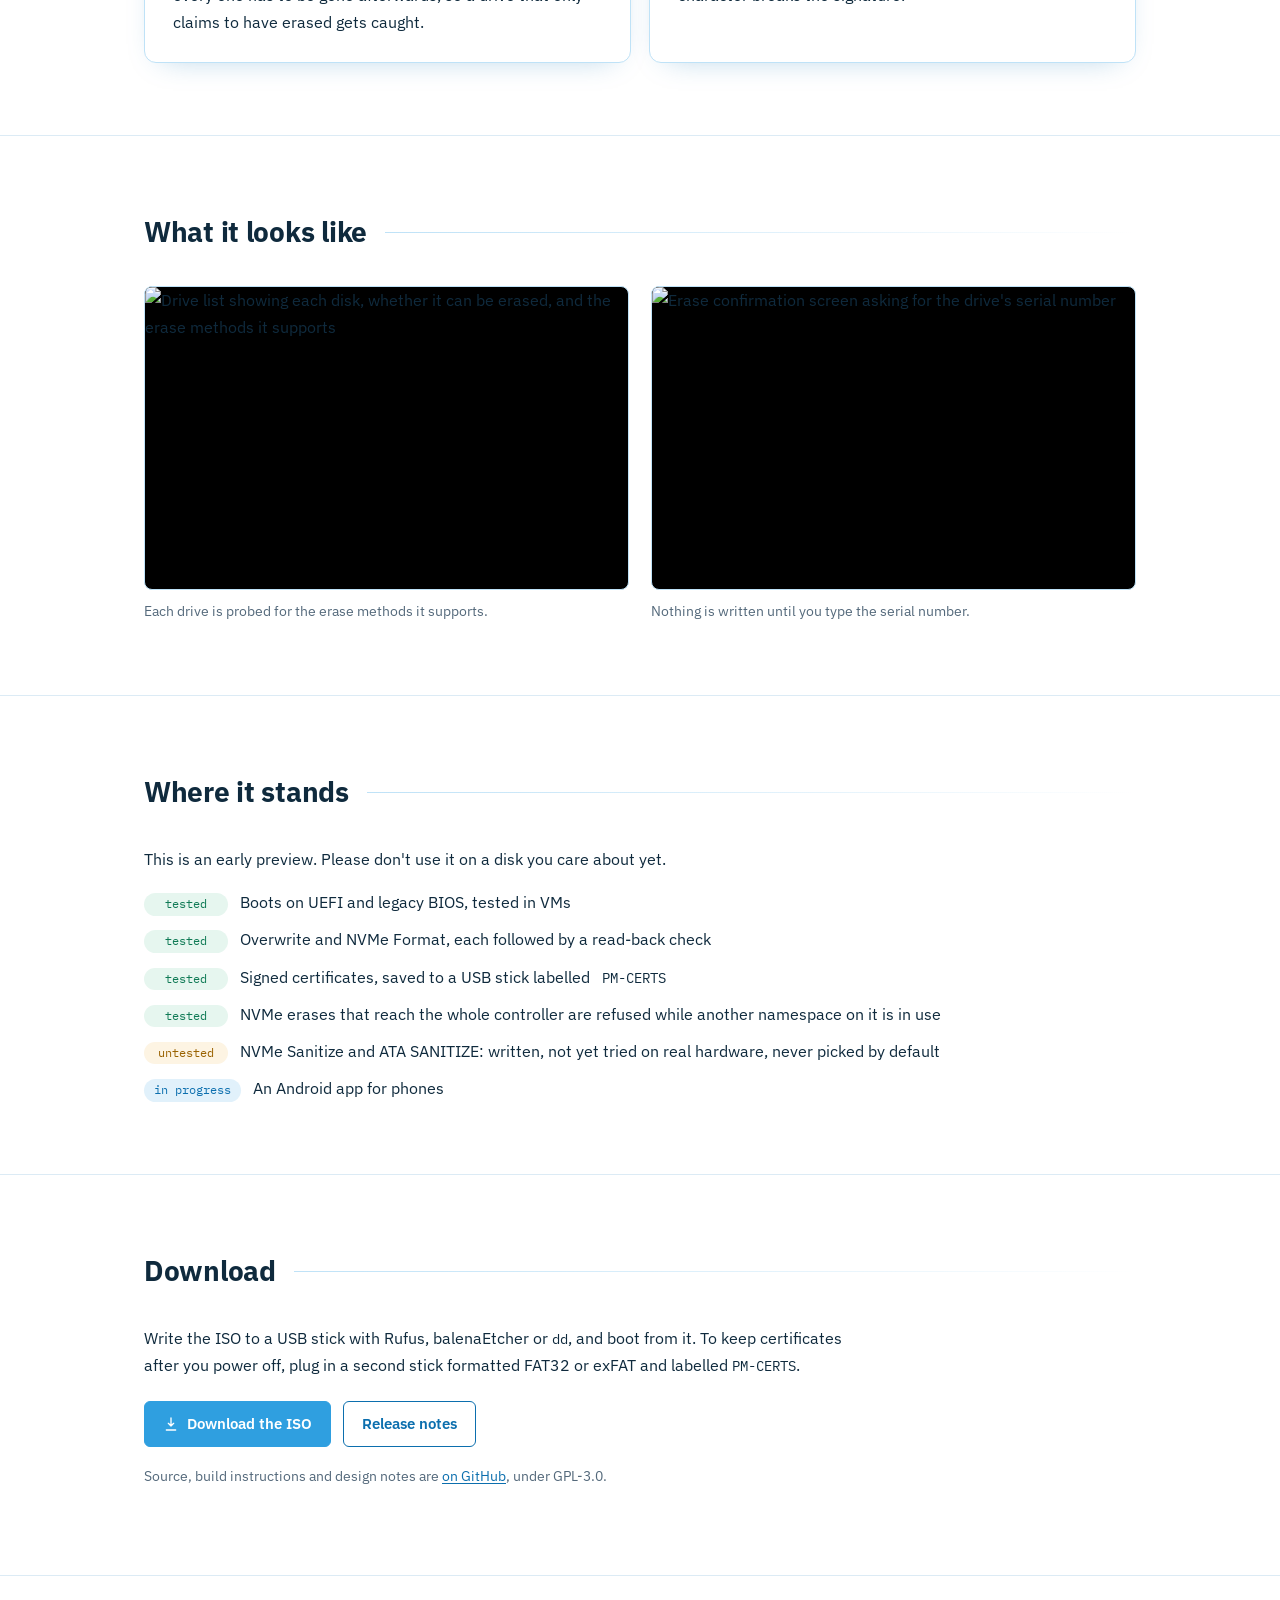
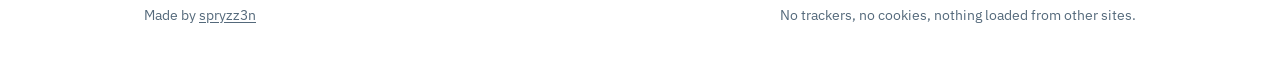
==== commit 5337b39b: "Update the status notes for 0.3.0" ====
--- a/site/index.html
+++ b/site/index.html
@@ -124,8 +124,9 @@
         <li><span class="tag done">tested</span>Boots on UEFI and legacy BIOS, tested in VMs</li>
         <li><span class="tag done">tested</span>Overwrite and NVMe Format, each followed by a read-back check</li>
         <li><span class="tag done">tested</span>Signed certificates, saved to a USB stick labelled <code>PM-CERTS</code></li>
+        <li><span class="tag done">tested</span>NVMe erases that reach the whole controller are refused while another namespace on it is in use</li>
         <li><span class="tag untested">untested</span>NVMe Sanitize and ATA SANITIZE: written, not yet tried on real hardware, never picked by default</li>
-        <li><span class="tag planned">planned</span>An Android app for phones</li>
+        <li><span class="tag planned">in progress</span>An Android app for phones</li>
       </ul>
     </div>
   </section>
